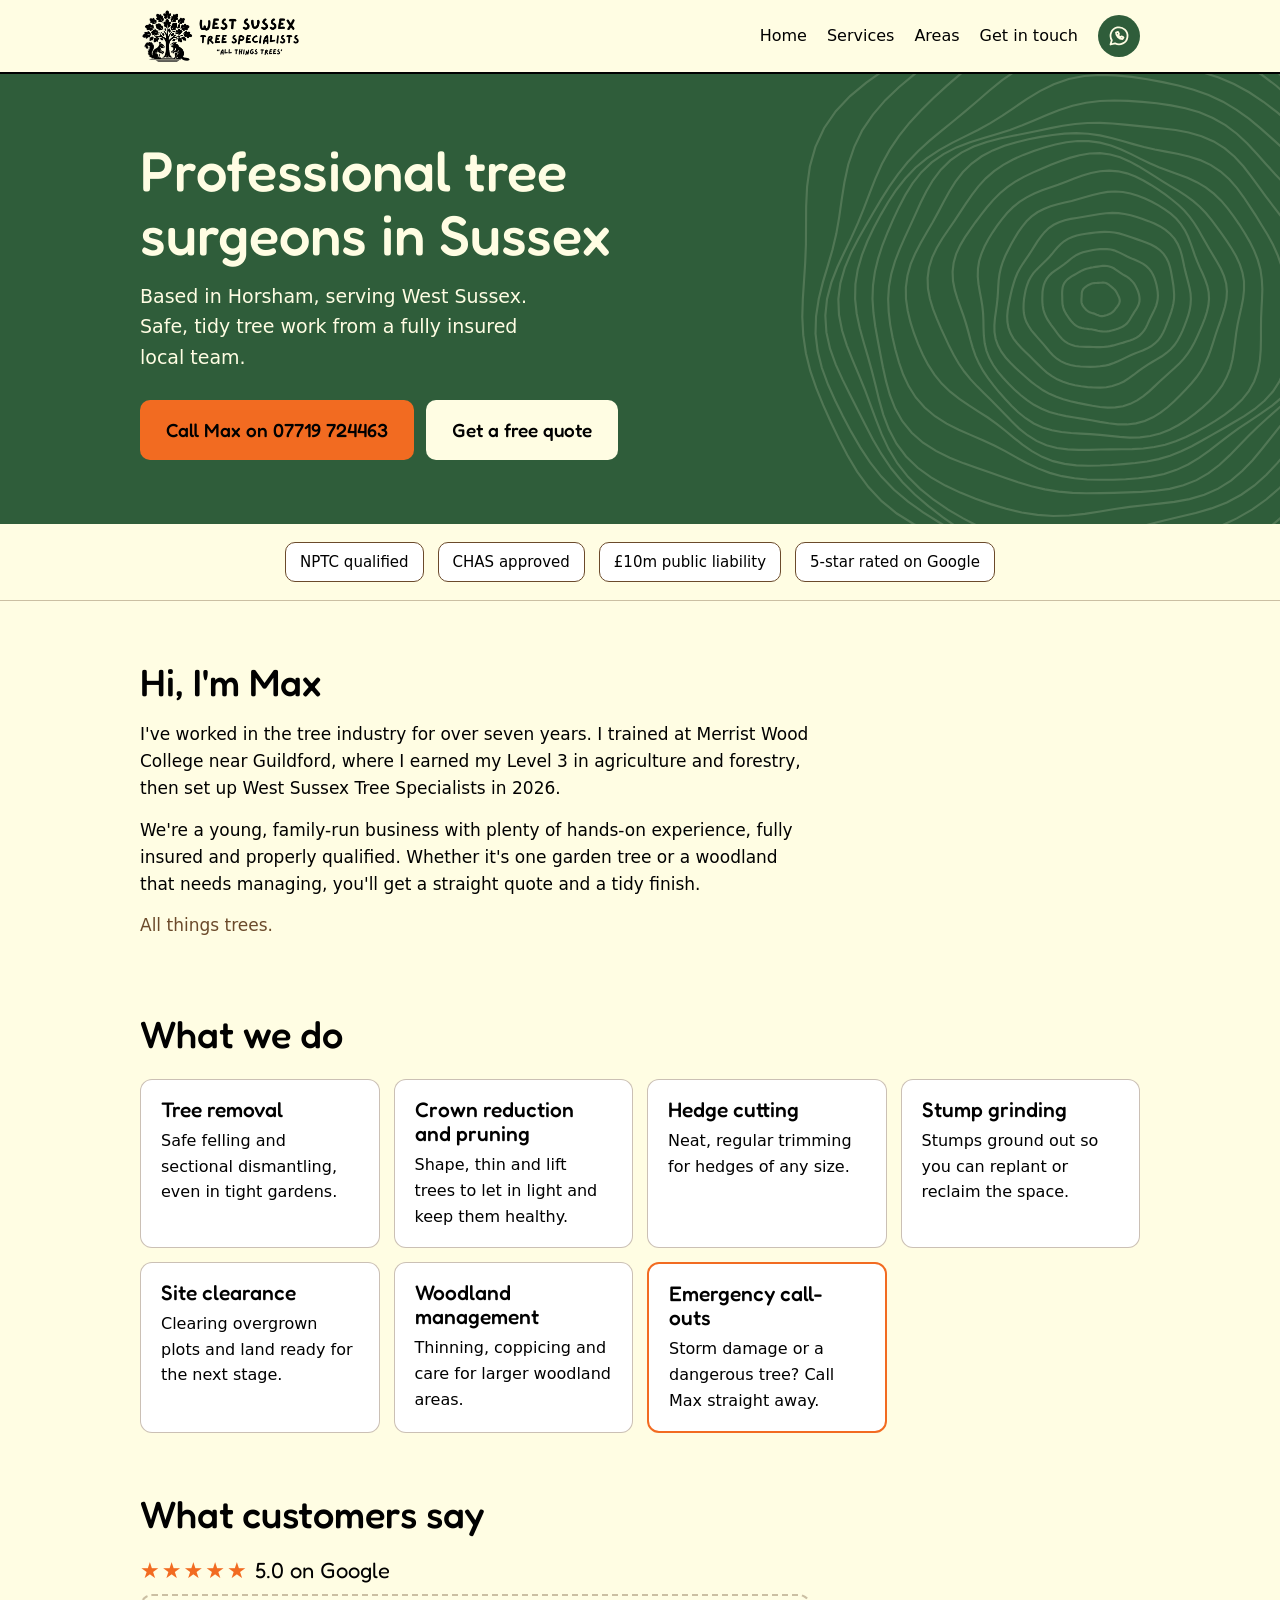
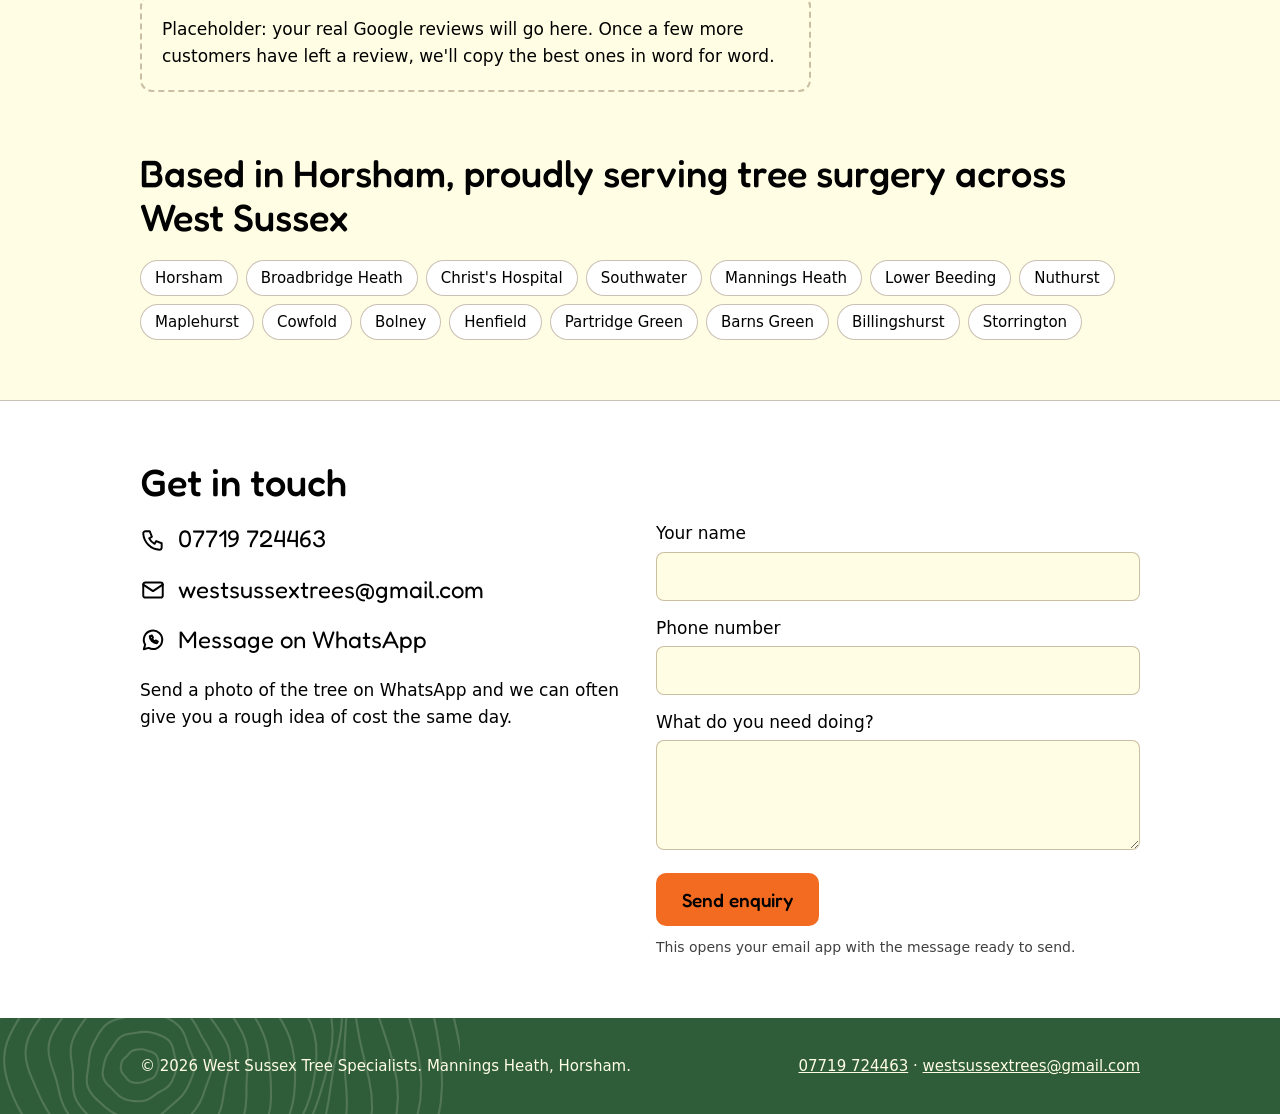
==== index.html @ 79c976c0 "Add files via upload" ====
<!DOCTYPE html>
<html lang="en-GB">
<head>
<meta charset="utf-8">
<meta name="viewport" content="width=device-width, initial-scale=1, viewport-fit=cover">
<title>West Sussex Tree Specialists | Tree surgeons in Horsham and West Sussex</title>
<meta name="description" content="Professional tree surgeons based in Horsham, serving West Sussex. Tree removal, crown reduction, hedge cutting, stump grinding and emergency call-outs. NPTC qualified, CHAS approved, fully insured.">
<link rel="preconnect" href="https://fonts.googleapis.com">
<link rel="preconnect" href="https://fonts.gstatic.com" crossorigin>
<link href="https://fonts.googleapis.com/css2?family=Fredoka:wght@400;500;600&display=swap" rel="stylesheet">
<style>
:root{--cream:#FFFDE3;--black:#010101;--green:#2F5D3A;--orange:#F26B21;--bark:#6B4A2B;--bg:var(--cream);--text:var(--black);--card:#fff;--line:rgba(107,74,43,.35);box-sizing:border-box;padding-top:env(safe-area-inset-top,0px);padding-bottom:env(safe-area-inset-bottom,0px)}
@media (prefers-color-scheme:dark){:root:not([data-theme="light"]){--bg:#10150f;--text:#FFFDE3;--card:#1a2118;--line:rgba(255,253,227,.25)}}
:root[data-theme="dark"]{--bg:#10150f;--text:#FFFDE3;--card:#1a2118;--line:rgba(255,253,227,.25)}
html{scroll-padding-top:env(safe-area-inset-top,0px);scroll-behavior:smooth}
*,*::before,*::after{box-sizing:inherit}
body{margin:0;background:var(--bg);color:var(--text);font:17px/1.6 system-ui,-apple-system,"Segoe UI",Roboto,sans-serif}
h1,h2,h3{font-family:Fredoka,"Trebuchet MS",system-ui,sans-serif;font-weight:500;line-height:1.15;margin:0}
a{color:inherit}
.wrap{max-width:1040px;margin:0 auto;padding:0 20px}
header{background:var(--cream);color:var(--black);border-bottom:2px solid var(--black)}
header .wrap{display:flex;align-items:center;justify-content:space-between;gap:12px;flex-wrap:wrap;padding-top:8px;padding-bottom:8px}
header img{height:56px;width:auto;display:block}
nav{display:flex;align-items:center;gap:6px 20px;flex-wrap:wrap}
nav a{text-decoration:none;font-weight:500;font-size:16px;padding:6px 0}
nav a:hover{text-decoration:underline}
.wa{display:inline-flex;width:42px;height:42px;border-radius:50%;background:var(--green);align-items:center;justify-content:center}
.wa svg{width:24px;height:24px}
.hero,footer{position:relative;overflow:hidden;background:var(--green);color:var(--cream)}
.rings{position:absolute;right:-140px;top:50%;width:640px;height:640px;transform:translateY(-50%);color:var(--cream);opacity:.16;pointer-events:none}
.rings.left{right:auto;left:-180px}
.hero .wrap{position:relative;padding-top:64px;padding-bottom:64px}
.hero h1{font-size:clamp(34px,6vw,56px);max-width:15ch}
.hero p{font-size:19px;margin:14px 0 28px;max-width:34ch}
.btns{display:flex;gap:12px;flex-wrap:wrap}
.btn{display:inline-block;text-decoration:none;font-family:Fredoka,system-ui,sans-serif;font-weight:500;font-size:19px;padding:13px 24px;border-radius:10px;border:2px solid transparent;cursor:pointer}
.btn.call{background:var(--orange);color:var(--black)}
.btn.quote{background:var(--cream);color:var(--black)}
.btn:hover{filter:brightness(1.07)}
.btn:focus-visible,a:focus-visible,input:focus-visible,textarea:focus-visible{outline:3px solid var(--orange);outline-offset:3px}
.badges{border-bottom:1px solid var(--line)}
.badges ul{list-style:none;margin:0;padding:18px 0;display:flex;gap:10px 14px;flex-wrap:wrap;justify-content:center}
.badges li{border:1.5px solid var(--bark);border-radius:10px;padding:7px 14px;font-weight:500;font-size:15px;background:var(--card)}
section{padding:60px 0}
section h2{font-size:clamp(28px,4vw,38px);margin-bottom:16px}
.about p{max-width:62ch;margin:0 0 14px}
.about .tag{color:var(--bark);font-weight:500}
@media (prefers-color-scheme:dark){:root:not([data-theme="light"]) .about .tag{color:#d9b48a}}
.grid{display:grid;grid-template-columns:repeat(auto-fill,minmax(230px,1fr));gap:14px;margin-top:22px}
.card{background:var(--card);border:1.5px solid var(--line);border-radius:12px;padding:18px 20px}
.card h3{font-size:21px;margin-bottom:6px}
.card p{margin:0;font-size:16px}
.card.urgent{border-color:var(--orange);border-width:2px}
.reviews .stars{font-family:Fredoka,system-ui,sans-serif;font-size:22px;margin-bottom:6px}
.reviews .stars b{color:var(--orange);letter-spacing:2px;font-weight:500}
.note{border:2px dashed var(--line);border-radius:12px;padding:20px;max-width:62ch}
.areas ul{list-style:none;margin:20px 0 0;padding:0;display:flex;flex-wrap:wrap;gap:8px}
.areas li{border:1.5px solid var(--line);border-radius:999px;padding:5px 14px;font-size:15px;background:var(--card)}
.contact{background:var(--card);border-top:1px solid var(--line)}
.contact .cols{display:grid;grid-template-columns:repeat(auto-fit,minmax(280px,1fr));gap:32px;margin-top:8px}
.contact .big{display:flex;align-items:center;gap:12px;font-family:Fredoka,system-ui,sans-serif;font-size:24px;text-decoration:none;margin-bottom:12px}
.contact .big svg{width:26px;height:26px;flex:none}
label{display:block;font-weight:500;margin:0 0 4px}
input,textarea{width:100%;font:inherit;color:var(--text);background:var(--bg);border:1.5px solid var(--line);border-radius:8px;padding:10px 12px;margin-bottom:14px}
textarea{min-height:110px;resize:vertical}
form small{display:block;margin-top:10px;color:inherit;opacity:.75;font-size:14px}
footer .wrap{position:relative;padding-top:36px;padding-bottom:36px;display:flex;justify-content:space-between;gap:16px;flex-wrap:wrap;align-items:center}
footer p{margin:0;font-size:15px}
footer a{font-weight:500}
@media (prefers-reduced-motion:reduce){html{scroll-behavior:auto}}
@media (max-width:560px){header img{height:46px}section{padding:44px 0}.hero .wrap{padding-top:44px;padding-bottom:44px}.rings{right:-260px}}
</style>
</head>
<body>
<header>
  <div class="wrap">
    <a href="#top" aria-label="West Sussex Tree Specialists home"><img src="logo.png" alt="West Sussex Tree Specialists. All things trees." width="640" height="222"></a>
    <nav aria-label="Main">
      <a href="#top">Home</a>
      <a href="#services">Services</a>
      <a href="#areas">Areas</a>
      <a href="#contact">Get in touch</a>
      <a class="wa" href="https://wa.me/447719724463" aria-label="Message us on WhatsApp"><svg viewBox="0 0 24 24" fill="none" stroke="#FFFDE3" stroke-width="1.8" stroke-linecap="round" stroke-linejoin="round" aria-hidden="true"><path d="M3.5 20.5l1.3-4.2A8.5 8.5 0 1 1 8 19.3z"/><path d="M9 8.5c0 3.5 3 6.5 6.5 6.5l1-1.6-2-1-.9.8c-1-.4-2-1.4-2.4-2.4l.8-.9-1-2z"/></svg></a>
    </nav>
  </div>
</header>

<main id="top">
<div class="hero">
  <svg class="rings" viewBox="-300 -300 600 600" aria-hidden="true" fill="none" stroke="currentColor" stroke-width="2"></svg>
  <div class="wrap">
    <h1>Professional tree surgeons in Sussex</h1>
    <p>Based in Horsham, serving West Sussex. Safe, tidy tree work from a fully insured local team.</p>
    <div class="btns">
      <a class="btn call" href="tel:07719724463">Call Max on 07719 724463</a>
      <a class="btn quote" href="#contact">Get a free quote</a>
    </div>
  </div>
</div>

<div class="badges">
  <div class="wrap">
    <ul>
      <li>NPTC qualified</li>
      <li>CHAS approved</li>
      <li>£10m public liability</li>
      <li>5-star rated on Google</li>
    </ul>
  </div>
</div>

<section class="about" id="about">
  <div class="wrap">
    <h2>Hi, I'm Max</h2>
    <p>I've worked in the tree industry for over seven years. I trained at Merrist Wood College near Guildford, where I earned my Level 3 in agriculture and forestry, then set up West Sussex Tree Specialists in 2026.</p>
    <p>We're a young, family-run business with plenty of hands-on experience, fully insured and properly qualified. Whether it's one garden tree or a woodland that needs managing, you'll get a straight quote and a tidy finish.</p>
    <p class="tag">All things trees.</p>
  </div>
</section>

<section id="services" style="padding-top:0">
  <div class="wrap">
    <h2>What we do</h2>
    <div class="grid">
      <div class="card"><h3>Tree removal</h3><p>Safe felling and sectional dismantling, even in tight gardens.</p></div>
      <div class="card"><h3>Crown reduction and pruning</h3><p>Shape, thin and lift trees to let in light and keep them healthy.</p></div>
      <div class="card"><h3>Hedge cutting</h3><p>Neat, regular trimming for hedges of any size.</p></div>
      <div class="card"><h3>Stump grinding</h3><p>Stumps ground out so you can replant or reclaim the space.</p></div>
      <div class="card"><h3>Site clearance</h3><p>Clearing overgrown plots and land ready for the next stage.</p></div>
      <div class="card"><h3>Woodland management</h3><p>Thinning, coppicing and care for larger woodland areas.</p></div>
      <div class="card urgent"><h3>Emergency call-outs</h3><p>Storm damage or a dangerous tree? Call Max straight away.</p></div>
    </div>
  </div>
</section>

<section class="reviews" id="reviews" style="padding-top:0">
  <div class="wrap">
    <h2>What customers say</h2>
    <div class="stars"><b>★★★★★</b> 5.0 on Google</div>
    <div class="note">Placeholder: your real Google reviews will go here. Once a few more customers have left a review, we'll copy the best ones in word for word.</div>
  </div>
</section>

<section class="areas" id="areas" style="padding-top:0">
  <div class="wrap">
    <h2>Based in Horsham, proudly serving tree surgery across West Sussex</h2>
    <ul>
      <li>Horsham</li><li>Broadbridge Heath</li><li>Christ's Hospital</li><li>Southwater</li><li>Mannings Heath</li><li>Lower Beeding</li><li>Nuthurst</li><li>Maplehurst</li><li>Cowfold</li><li>Bolney</li><li>Henfield</li><li>Partridge Green</li><li>Barns Green</li><li>Billingshurst</li><li>Storrington</li>
    </ul>
  </div>
</section>

<section class="contact" id="contact">
  <div class="wrap">
    <h2>Get in touch</h2>
    <div class="cols">
      <div>
        <a class="big" href="tel:07719724463"><svg viewBox="0 0 24 24" fill="none" stroke="currentColor" stroke-width="1.8" stroke-linecap="round" stroke-linejoin="round" aria-hidden="true"><path d="M5 4h4l2 5-2.5 1.5a11 11 0 0 0 5 5L15 13l5 2v4a2 2 0 0 1-2 2A16 16 0 0 1 3 6a2 2 0 0 1 2-2z"/></svg>07719 724463</a>
        <a class="big" href="mailto:westsussextrees@gmail.com"><svg viewBox="0 0 24 24" fill="none" stroke="currentColor" stroke-width="1.8" stroke-linecap="round" stroke-linejoin="round" aria-hidden="true"><rect x="3" y="5" width="18" height="14" rx="2"/><path d="M3 7l9 6 9-6"/></svg>westsussextrees@gmail.com</a>
        <a class="big" href="https://wa.me/447719724463"><svg viewBox="0 0 24 24" fill="none" stroke="currentColor" stroke-width="1.8" stroke-linecap="round" stroke-linejoin="round" aria-hidden="true"><path d="M3.5 20.5l1.3-4.2A8.5 8.5 0 1 1 8 19.3z"/><path d="M9 8.5c0 3.5 3 6.5 6.5 6.5l1-1.6-2-1-.9.8c-1-.4-2-1.4-2.4-2.4l.8-.9-1-2z"/></svg>Message on WhatsApp</a>
        <p>Send a photo of the tree on WhatsApp and we can often give you a rough idea of cost the same day.</p>
      </div>
      <form id="enquiry">
        <label for="n">Your name</label><input id="n" name="n" autocomplete="name" required>
        <label for="p">Phone number</label><input id="p" name="p" type="tel" autocomplete="tel">
        <label for="m">What do you need doing?</label><textarea id="m" name="m" required></textarea>
        <button class="btn call" type="submit">Send enquiry</button>
        <small>This opens your email app with the message ready to send.</small>
      </form>
    </div>
  </div>
</section>
</main>

<footer>
  <svg class="rings left" viewBox="-300 -300 600 600" aria-hidden="true" fill="none" stroke="currentColor" stroke-width="2"></svg>
  <div class="wrap">
    <p>&copy; 2026 West Sussex Tree Specialists. Mannings Heath, Horsham.</p>
    <p><a href="tel:07719724463">07719 724463</a> &middot; <a href="mailto:westsussextrees@gmail.com">westsussextrees@gmail.com</a></p>
  </div>
</footer>

<script>
document.querySelectorAll('.rings').forEach(function(svg,k){
  var out='';
  for(var i=1;i<=17;i++){
    var r=i*16,s=i*0.7+k*2,d='';
    for(var a=0;a<=96;a++){
      var t=a/96*Math.PI*2;
      var rr=r*(1+0.05*Math.sin(2*t+s)+0.025*Math.sin(5*t+s*1.7)+0.012*Math.sin(9*t+s*0.5));
      d+=(a?'L':'M')+(rr*Math.cos(t)*1.08).toFixed(1)+' '+(rr*Math.sin(t)).toFixed(1);
    }
    out+='<path d="'+d+'Z"/>';
  }
  svg.innerHTML=out;
});
document.getElementById('enquiry').addEventListener('submit',function(e){
  e.preventDefault();
  var f=e.target;
  var body='Name: '+f.n.value+'\nPhone: '+f.p.value+'\n\n'+f.m.value;
  location.href='mailto:westsussextrees@gmail.com?subject='+encodeURIComponent('Website enquiry from '+f.n.value)+'&body='+encodeURIComponent(body);
});
</script>
</body>
</html>
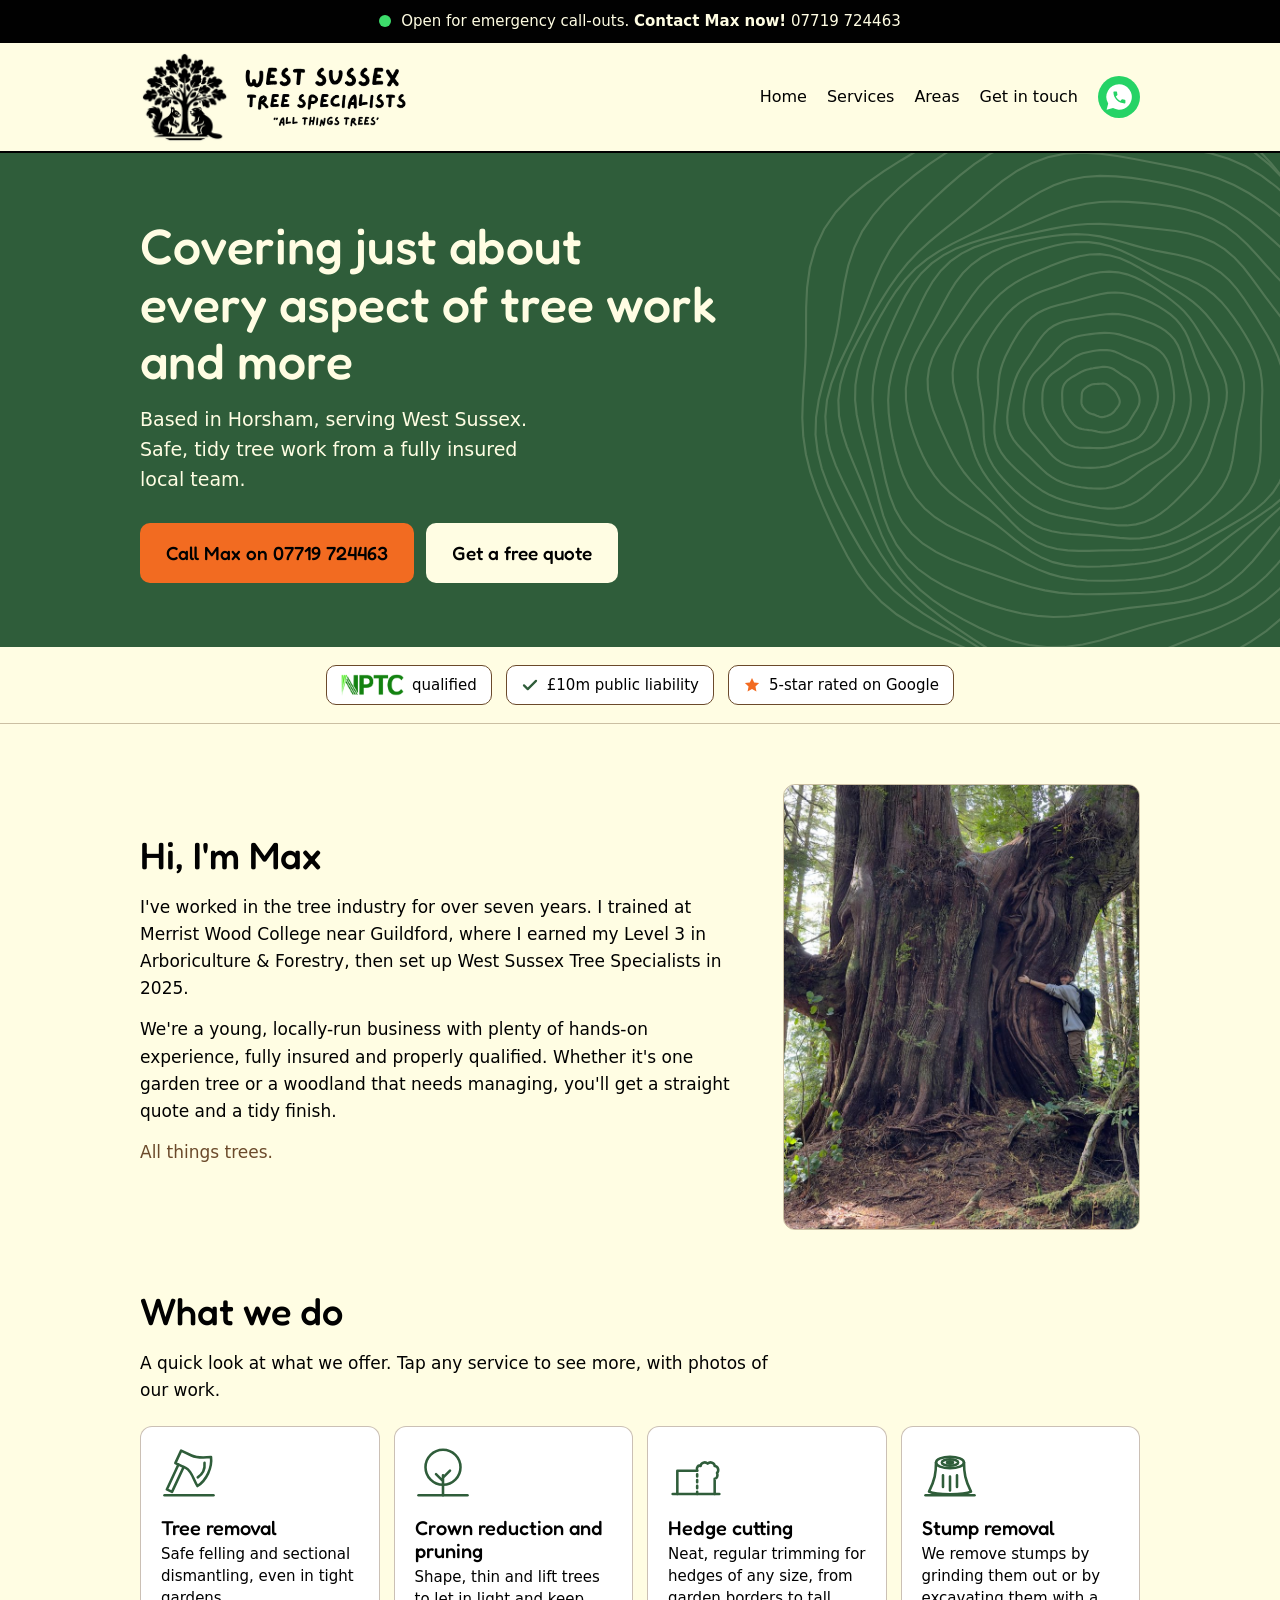
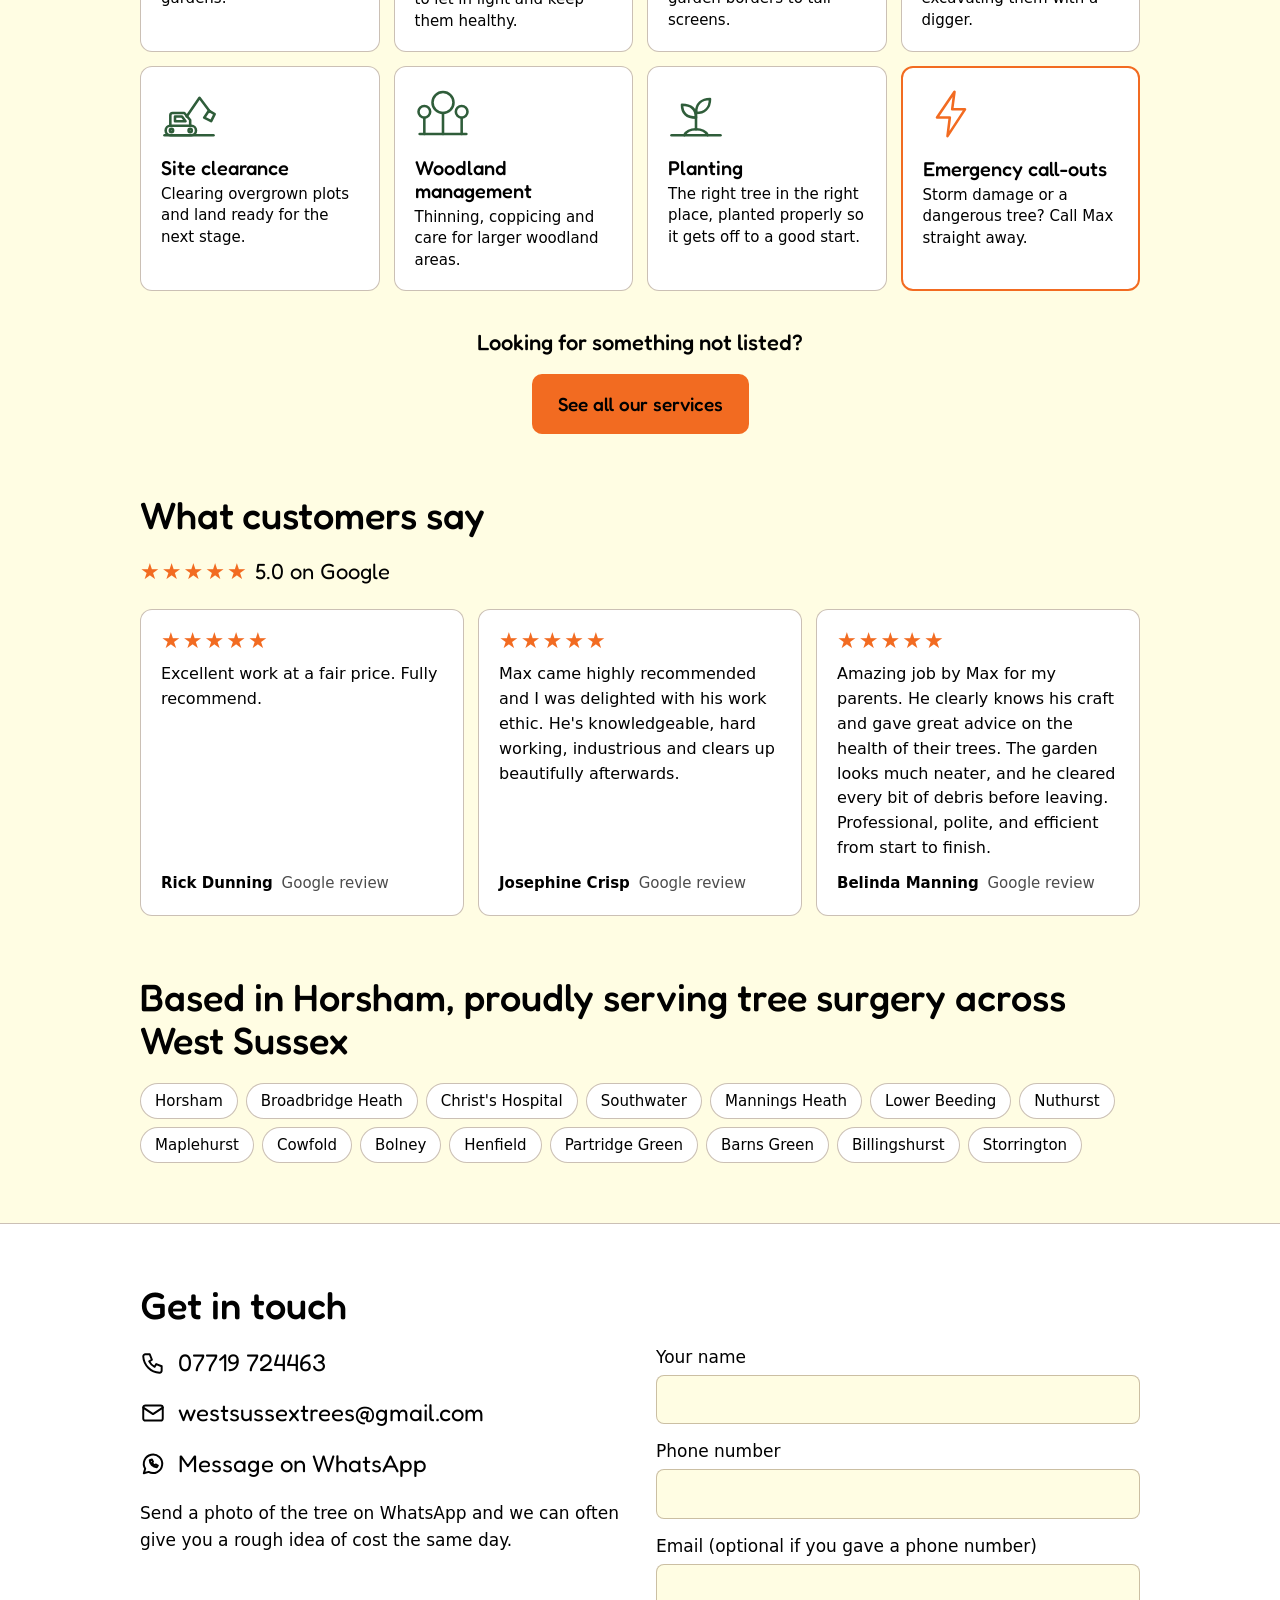
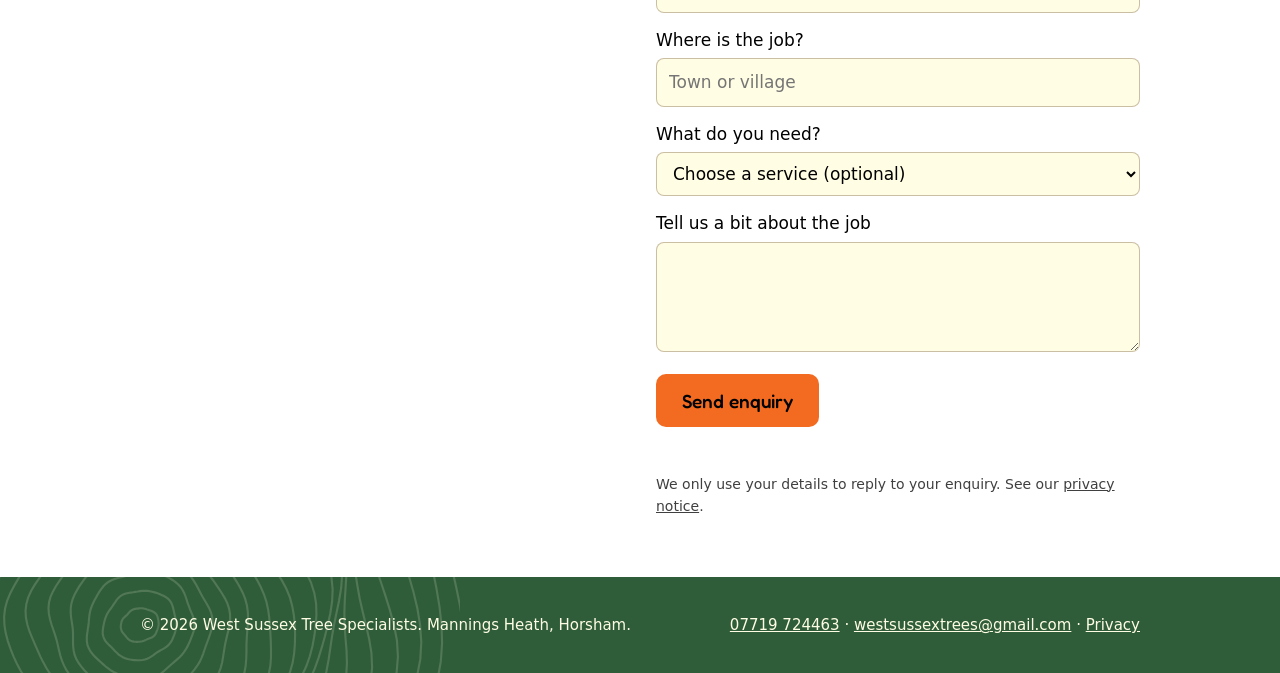
==== commit 0f5b8c61: "Add files via upload" ====
--- a/index.html
+++ b/index.html
@@ -4,84 +4,25 @@
 <meta charset="utf-8">
 <meta name="viewport" content="width=device-width, initial-scale=1, viewport-fit=cover">
 <title>West Sussex Tree Specialists | Tree surgeons in Horsham and West Sussex</title>
-<meta name="description" content="Professional tree surgeons based in Horsham, serving West Sussex. Tree removal, crown reduction, hedge cutting, stump grinding and emergency call-outs. NPTC qualified, CHAS approved, fully insured.">
+<meta name="description" content="Professional tree surgeons based in Horsham, serving West Sussex. Tree removal, crown reduction, hedge cutting, stump grinding and emergency call-outs. NPTC qualified and fully insured.">
 <link rel="preconnect" href="https://fonts.googleapis.com">
 <link rel="preconnect" href="https://fonts.gstatic.com" crossorigin>
 <link href="https://fonts.googleapis.com/css2?family=Fredoka:wght@400;500;600&display=swap" rel="stylesheet">
-<style>
-:root{--cream:#FFFDE3;--black:#010101;--green:#2F5D3A;--orange:#F26B21;--bark:#6B4A2B;--bg:var(--cream);--text:var(--black);--card:#fff;--line:rgba(107,74,43,.35);box-sizing:border-box;padding-top:env(safe-area-inset-top,0px);padding-bottom:env(safe-area-inset-bottom,0px)}
-@media (prefers-color-scheme:dark){:root:not([data-theme="light"]){--bg:#10150f;--text:#FFFDE3;--card:#1a2118;--line:rgba(255,253,227,.25)}}
-:root[data-theme="dark"]{--bg:#10150f;--text:#FFFDE3;--card:#1a2118;--line:rgba(255,253,227,.25)}
-html{scroll-padding-top:env(safe-area-inset-top,0px);scroll-behavior:smooth}
-*,*::before,*::after{box-sizing:inherit}
-body{margin:0;background:var(--bg);color:var(--text);font:17px/1.6 system-ui,-apple-system,"Segoe UI",Roboto,sans-serif}
-h1,h2,h3{font-family:Fredoka,"Trebuchet MS",system-ui,sans-serif;font-weight:500;line-height:1.15;margin:0}
-a{color:inherit}
-.wrap{max-width:1040px;margin:0 auto;padding:0 20px}
-header{background:var(--cream);color:var(--black);border-bottom:2px solid var(--black)}
-header .wrap{display:flex;align-items:center;justify-content:space-between;gap:12px;flex-wrap:wrap;padding-top:8px;padding-bottom:8px}
-header img{height:56px;width:auto;display:block}
-nav{display:flex;align-items:center;gap:6px 20px;flex-wrap:wrap}
-nav a{text-decoration:none;font-weight:500;font-size:16px;padding:6px 0}
-nav a:hover{text-decoration:underline}
-.wa{display:inline-flex;width:42px;height:42px;border-radius:50%;background:var(--green);align-items:center;justify-content:center}
-.wa svg{width:24px;height:24px}
-.hero,footer{position:relative;overflow:hidden;background:var(--green);color:var(--cream)}
-.rings{position:absolute;right:-140px;top:50%;width:640px;height:640px;transform:translateY(-50%);color:var(--cream);opacity:.16;pointer-events:none}
-.rings.left{right:auto;left:-180px}
-.hero .wrap{position:relative;padding-top:64px;padding-bottom:64px}
-.hero h1{font-size:clamp(34px,6vw,56px);max-width:15ch}
-.hero p{font-size:19px;margin:14px 0 28px;max-width:34ch}
-.btns{display:flex;gap:12px;flex-wrap:wrap}
-.btn{display:inline-block;text-decoration:none;font-family:Fredoka,system-ui,sans-serif;font-weight:500;font-size:19px;padding:13px 24px;border-radius:10px;border:2px solid transparent;cursor:pointer}
-.btn.call{background:var(--orange);color:var(--black)}
-.btn.quote{background:var(--cream);color:var(--black)}
-.btn:hover{filter:brightness(1.07)}
-.btn:focus-visible,a:focus-visible,input:focus-visible,textarea:focus-visible{outline:3px solid var(--orange);outline-offset:3px}
-.badges{border-bottom:1px solid var(--line)}
-.badges ul{list-style:none;margin:0;padding:18px 0;display:flex;gap:10px 14px;flex-wrap:wrap;justify-content:center}
-.badges li{border:1.5px solid var(--bark);border-radius:10px;padding:7px 14px;font-weight:500;font-size:15px;background:var(--card)}
-section{padding:60px 0}
-section h2{font-size:clamp(28px,4vw,38px);margin-bottom:16px}
-.about p{max-width:62ch;margin:0 0 14px}
-.about .tag{color:var(--bark);font-weight:500}
-@media (prefers-color-scheme:dark){:root:not([data-theme="light"]) .about .tag{color:#d9b48a}}
-.grid{display:grid;grid-template-columns:repeat(auto-fill,minmax(230px,1fr));gap:14px;margin-top:22px}
-.card{background:var(--card);border:1.5px solid var(--line);border-radius:12px;padding:18px 20px}
-.card h3{font-size:21px;margin-bottom:6px}
-.card p{margin:0;font-size:16px}
-.card.urgent{border-color:var(--orange);border-width:2px}
-.reviews .stars{font-family:Fredoka,system-ui,sans-serif;font-size:22px;margin-bottom:6px}
-.reviews .stars b{color:var(--orange);letter-spacing:2px;font-weight:500}
-.note{border:2px dashed var(--line);border-radius:12px;padding:20px;max-width:62ch}
-.areas ul{list-style:none;margin:20px 0 0;padding:0;display:flex;flex-wrap:wrap;gap:8px}
-.areas li{border:1.5px solid var(--line);border-radius:999px;padding:5px 14px;font-size:15px;background:var(--card)}
-.contact{background:var(--card);border-top:1px solid var(--line)}
-.contact .cols{display:grid;grid-template-columns:repeat(auto-fit,minmax(280px,1fr));gap:32px;margin-top:8px}
-.contact .big{display:flex;align-items:center;gap:12px;font-family:Fredoka,system-ui,sans-serif;font-size:24px;text-decoration:none;margin-bottom:12px}
-.contact .big svg{width:26px;height:26px;flex:none}
-label{display:block;font-weight:500;margin:0 0 4px}
-input,textarea{width:100%;font:inherit;color:var(--text);background:var(--bg);border:1.5px solid var(--line);border-radius:8px;padding:10px 12px;margin-bottom:14px}
-textarea{min-height:110px;resize:vertical}
-form small{display:block;margin-top:10px;color:inherit;opacity:.75;font-size:14px}
-footer .wrap{position:relative;padding-top:36px;padding-bottom:36px;display:flex;justify-content:space-between;gap:16px;flex-wrap:wrap;align-items:center}
-footer p{margin:0;font-size:15px}
-footer a{font-weight:500}
-@media (prefers-reduced-motion:reduce){html{scroll-behavior:auto}}
-@media (max-width:560px){header img{height:46px}section{padding:44px 0}.hero .wrap{padding-top:44px;padding-bottom:44px}.rings{right:-260px}}
-</style>
+<link rel="stylesheet" href="style.css">
 </head>
 <body>
+<div class="alert"><a href="tel:07719724463"><i class="dot" aria-hidden="true"></i><span class="t"><span class="l1">Open for emergency call-outs</span> <span class="l2">Contact Max now!</span> <span class="num">07719 724463</span></span></a></div>
 <header>
   <div class="wrap">
-    <a href="#top" aria-label="West Sussex Tree Specialists home"><img src="logo.png" alt="West Sussex Tree Specialists. All things trees." width="640" height="222"></a>
-    <nav aria-label="Main">
+    <a class="brand" href="#top" aria-label="West Sussex Tree Specialists home"><img class="mark" src="logo-icon.png" alt="" width="184" height="190"><img class="word" src="logo-text.png" alt="West Sussex Tree Specialists. All things trees." width="520" height="203"></a>
+    <button class="burger" type="button" aria-expanded="false" aria-controls="menu" aria-label="Menu"><svg viewBox="0 0 24 24" fill="none" stroke="currentColor" stroke-width="2.6" stroke-linecap="round" aria-hidden="true"><path d="M3 6h18M3 12h18M3 18h18"/></svg></button>
+    <nav id="menu" aria-label="Main">
       <a href="#top">Home</a>
-      <a href="#services">Services</a>
+      <a href="services.html">Services</a>
       <a href="#areas">Areas</a>
       <a href="#contact">Get in touch</a>
-      <a class="wa" href="https://wa.me/447719724463" aria-label="Message us on WhatsApp"><svg viewBox="0 0 24 24" fill="none" stroke="#FFFDE3" stroke-width="1.8" stroke-linecap="round" stroke-linejoin="round" aria-hidden="true"><path d="M3.5 20.5l1.3-4.2A8.5 8.5 0 1 1 8 19.3z"/><path d="M9 8.5c0 3.5 3 6.5 6.5 6.5l1-1.6-2-1-.9.8c-1-.4-2-1.4-2.4-2.4l.8-.9-1-2z"/></svg></a>
     </nav>
+    <a class="wa" href="https://wa.me/447719724463" aria-label="Message us on WhatsApp"><svg viewBox="0 0 24 24" aria-hidden="true"><path fill="#fff" d="M12 2.5a9.5 9.5 0 0 0-8.1 14.4L2.7 21.5l4.8-1.2A9.5 9.5 0 1 0 12 2.5z"/><path fill="#25D366" transform="translate(6.3 6.3) scale(.5)" d="M6.62 10.79c1.44 2.83 3.76 5.14 6.59 6.59l2.2-2.2c.27-.27.67-.36 1.02-.24 1.12.37 2.33.57 3.57.57.55 0 1 .45 1 1V20c0 .55-.45 1-1 1-9.39 0-17-7.61-17-17 0-.55.45-1 1-1h3.5c.55 0 1 .45 1 1 0 1.25.2 2.45.57 3.57.11.35.03.74-.25 1.02l-2.2 2.2z"/></svg></a>
   </div>
 </header>
 
@@ -89,7 +30,7 @@
 <div class="hero">
   <svg class="rings" viewBox="-300 -300 600 600" aria-hidden="true" fill="none" stroke="currentColor" stroke-width="2"></svg>
   <div class="wrap">
-    <h1>Professional tree surgeons in Sussex</h1>
+    <h1>Covering just about every aspect of tree work and more</h1>
     <p>Based in Horsham, serving West Sussex. Safe, tidy tree work from a fully insured local team.</p>
     <div class="btns">
       <a class="btn call" href="tel:07719724463">Call Max on 07719 724463</a>
@@ -101,34 +42,42 @@
 <div class="badges">
   <div class="wrap">
     <ul>
-      <li>NPTC qualified</li>
-      <li>CHAS approved</li>
-      <li>£10m public liability</li>
-      <li>5-star rated on Google</li>
+      <li><img src="nptc-logo.png" alt="NPTC" width="52" height="22">qualified</li>
+            <li><svg class="tick" viewBox="0 0 24 24" fill="none" stroke="currentColor" stroke-width="3" stroke-linecap="round" stroke-linejoin="round" aria-hidden="true"><path d="M4 12.5l5 5L20 6.5"/></svg>£10m public liability</li>
+      <li><svg viewBox="0 0 24 24" fill="#F26B21" aria-hidden="true"><path d="M12 2.5l2.9 6.1 6.6.8-4.9 4.6 1.3 6.6L12 17.3 6.1 20.6l1.3-6.6L2.5 9.4l6.6-.8z"/></svg>5-star rated on Google</li>
     </ul>
   </div>
 </div>
 
 <section class="about" id="about">
-  <div class="wrap">
+  <div class="wrap ab">
+    <div class="abtxt">
     <h2>Hi, I'm Max</h2>
-    <p>I've worked in the tree industry for over seven years. I trained at Merrist Wood College near Guildford, where I earned my Level 3 in agriculture and forestry, then set up West Sussex Tree Specialists in 2026.</p>
-    <p>We're a young, family-run business with plenty of hands-on experience, fully insured and properly qualified. Whether it's one garden tree or a woodland that needs managing, you'll get a straight quote and a tidy finish.</p>
+    <p>I've worked in the tree industry for over seven years. I trained at Merrist Wood College near Guildford, where I earned my Level 3 in Arboriculture &amp; Forestry, then set up West Sussex Tree Specialists in 2025.</p>
+    <p>We're a young, locally-run business with plenty of hands-on experience, fully insured and properly qualified. Whether it's one garden tree or a woodland that needs managing, you'll get a straight quote and a tidy finish.</p>
     <p class="tag">All things trees.</p>
+    </div>
+    <div class="abpics"><figure class="abpic"><img src="max-tree.jpg" alt="Max smiling as he hugs the huge trunk of an ancient tree in a forest" width="760" height="950" loading="lazy"></figure></div>
   </div>
 </section>
 
 <section id="services" style="padding-top:0">
   <div class="wrap">
     <h2>What we do</h2>
-    <div class="grid">
-      <div class="card"><h3>Tree removal</h3><p>Safe felling and sectional dismantling, even in tight gardens.</p></div>
-      <div class="card"><h3>Crown reduction and pruning</h3><p>Shape, thin and lift trees to let in light and keep them healthy.</p></div>
-      <div class="card"><h3>Hedge cutting</h3><p>Neat, regular trimming for hedges of any size.</p></div>
-      <div class="card"><h3>Stump grinding</h3><p>Stumps ground out so you can replant or reclaim the space.</p></div>
-      <div class="card"><h3>Site clearance</h3><p>Clearing overgrown plots and land ready for the next stage.</p></div>
-      <div class="card"><h3>Woodland management</h3><p>Thinning, coppicing and care for larger woodland areas.</p></div>
-      <div class="card urgent"><h3>Emergency call-outs</h3><p>Storm damage or a dangerous tree? Call Max straight away.</p></div>
+    <p class="lead">A quick look at what we offer. Tap any service to see more, with photos of our work.</p>
+    <div class="ov">
+      <a class="tile" href="services.html#tree-removal"><svg viewBox="0 0 48 48" fill="none" stroke="currentColor" stroke-width="2.2" stroke-linecap="round" stroke-linejoin="round" aria-hidden="true"><path d="M3 43h42"/><g transform="translate(-4.44 -1.40) scale(0.981) rotate(25 24 26)" stroke-width="2.24"><path d="M14 9H24C30 9 35 6 40 3C45 11 45 23 40 31C35 28 30 21 24 21H14Z"/><path d="M37 10C40 15 40 19 37 24"/><path d="M17 21V45H22V21"/></g></svg><div><h3>Tree removal</h3><p>Safe felling and sectional dismantling, even in tight gardens.</p></div></a>
+      <a class="tile" href="services.html#crown-reduction"><svg viewBox="0 0 48 48" fill="none" stroke="currentColor" stroke-width="2.2" stroke-linecap="round" stroke-linejoin="round" aria-hidden="true"><path d="M3 43h42"/><circle cx="24" cy="19" r="15"/><path d="M24 43V34M24 34V26M24 31l-6-6M24 28l6-6"/></svg><div><h3>Crown reduction and pruning</h3><p>Shape, thin and lift trees to let in light and keep them healthy.</p></div></a>
+      <a class="tile" href="services.html#hedge-cutting"><svg viewBox="0 0 48 48" fill="none" stroke="currentColor" stroke-width="2.2" stroke-linecap="round" stroke-linejoin="round" aria-hidden="true"><path d="M4 42h40"/><path d="M8 42V22h17"/><path d="M25 22c-1-3 1-5 3-4 0-3 4-4 6-2 2-2 6-1 6 2 3 0 4 4 2 6 1 2 0 5-2 5V42"/><path d="M25 25v17" stroke-dasharray="2 3"/></svg><div><h3>Hedge cutting</h3><p>Neat, regular trimming for hedges of any size, from garden borders to tall screens.</p></div></a>
+      <a class="tile" href="services.html#stump-removal"><svg viewBox="0 0 48 48" fill="none" stroke="currentColor" stroke-width="2.2" stroke-linecap="round" stroke-linejoin="round" aria-hidden="true"><path d="M3 43h42"/><ellipse cx="24" cy="15" rx="12" ry="5"/><ellipse cx="24" cy="15" rx="7" ry="2.8"/><ellipse cx="24" cy="15" rx="2.5" ry="1"/><path d="M12 15c0 9-1 15-6 25M36 15c0 9 1 15 6 25M6 40c6 3 30 3 36 0"/><path d="M18 26v10M24 27v12M30 26v10"/></svg><div><h3>Stump removal</h3><p>We remove stumps by grinding them out or by excavating them with a digger.</p></div></a>
+      <a class="tile" href="services.html#site-clearance"><svg viewBox="0 0 48 48" fill="none" stroke="currentColor" stroke-width="2.2" stroke-linecap="round" stroke-linejoin="round" aria-hidden="true"><path d="M3 43h42"/><rect x="4" y="35" width="26" height="8" rx="4"/><circle cx="9" cy="39" r="1.4"/><circle cx="25" cy="39" r="1.4"/><path d="M8 35v-9a2 2 0 0 1 2-2h10l5 6v5"/><path d="M12 27h6l3 4H12z"/><path d="M22 27L33 11l9 12"/><path d="M41 22l5 3-3 6-6-3z"/></svg><div><h3>Site clearance</h3><p>Clearing overgrown plots and land ready for the next stage.</p></div></a>
+      <a class="tile" href="woodland-management.html"><svg viewBox="0 0 48 48" fill="none" stroke="currentColor" stroke-width="2.2" stroke-linecap="round" stroke-linejoin="round" aria-hidden="true"><path d="M4 42h40"/><circle cx="8" cy="23" r="5"/><path d="M8 28v14"/><circle cx="40" cy="23" r="5"/><path d="M40 28v14"/><circle cx="24" cy="15" r="9"/><path d="M24 24v18"/></svg><div><h3>Woodland management</h3><p>Thinning, coppicing and care for larger woodland areas.</p></div></a>
+      <a class="tile" href="planting.html"><svg viewBox="0 0 48 48" fill="none" stroke="currentColor" stroke-width="2.2" stroke-linecap="round" stroke-linejoin="round" aria-hidden="true"><path d="M3 43h42"/><path d="M14 43c2-4 6-5 10-5s8 1 10 5"/><path d="M24 38V22"/><path d="M24 28C16 28 12 24 12 17C20 17 24 21 24 28Z"/><path d="M24 24C24 16 29 12 36 12C36 20 31 24 24 24Z"/></svg><div><h3>Planting</h3><p>The right tree in the right place, planted properly so it gets off to a good start.</p></div></a>
+      <a class="tile urgent" href="services.html#emergency"><svg viewBox="0 0 48 48" fill="none" stroke="currentColor" stroke-width="2.2" stroke-linecap="round" stroke-linejoin="round" aria-hidden="true"><path d="M27 5L12 27h11l-2 16 15-23H25z"/></svg><div><h3>Emergency call-outs</h3><p>Storm damage or a dangerous tree? Call Max straight away.</p></div></a>
+    </div>
+    <div class="listmore">
+      <p class="notlisted">Looking for something not listed?</p>
+      <a class="btn call" href="services.html">See all our services</a>
     </div>
   </div>
 </section>
@@ -137,7 +86,11 @@
   <div class="wrap">
     <h2>What customers say</h2>
     <div class="stars"><b>★★★★★</b> 5.0 on Google</div>
-    <div class="note">Placeholder: your real Google reviews will go here. Once a few more customers have left a review, we'll copy the best ones in word for word.</div>
+    <div class="rvgrid">
+      <figure class="rv"><div class="rvs" role="img" aria-label="5 out of 5 stars">&#9733;&#9733;&#9733;&#9733;&#9733;</div><blockquote>Excellent work at a fair price. Fully recommend.</blockquote><figcaption><strong>Rick Dunning</strong> <span>Google review</span></figcaption></figure>
+      <figure class="rv"><div class="rvs" role="img" aria-label="5 out of 5 stars">&#9733;&#9733;&#9733;&#9733;&#9733;</div><blockquote>Max came highly recommended and I was delighted with his work ethic. He's knowledgeable, hard working, industrious and clears up beautifully afterwards.</blockquote><figcaption><strong>Josephine Crisp</strong> <span>Google review</span></figcaption></figure>
+      <figure class="rv"><div class="rvs" role="img" aria-label="5 out of 5 stars">&#9733;&#9733;&#9733;&#9733;&#9733;</div><blockquote>Amazing job by Max for my parents. He clearly knows his craft and gave great advice on the health of their trees. The garden looks much neater, and he cleared every bit of debris before leaving. Professional, polite, and efficient from start to finish.</blockquote><figcaption><strong>Belinda Manning</strong> <span>Google review</span></figcaption></figure>
+    </div>
   </div>
 </section>
 
@@ -160,12 +113,20 @@
         <a class="big" href="https://wa.me/447719724463"><svg viewBox="0 0 24 24" fill="none" stroke="currentColor" stroke-width="1.8" stroke-linecap="round" stroke-linejoin="round" aria-hidden="true"><path d="M3.5 20.5l1.3-4.2A8.5 8.5 0 1 1 8 19.3z"/><path d="M9 8.5c0 3.5 3 6.5 6.5 6.5l1-1.6-2-1-.9.8c-1-.4-2-1.4-2.4-2.4l.8-.9-1-2z"/></svg>Message on WhatsApp</a>
         <p>Send a photo of the tree on WhatsApp and we can often give you a rough idea of cost the same day.</p>
       </div>
-      <form id="enquiry">
-        <label for="n">Your name</label><input id="n" name="n" autocomplete="name" required>
-        <label for="p">Phone number</label><input id="p" name="p" type="tel" autocomplete="tel">
-        <label for="m">What do you need doing?</label><textarea id="m" name="m" required></textarea>
+      <form id="enquiry" action="https://api.web3forms.com/submit" method="POST" novalidate>
+        <input type="hidden" name="access_key" value="YOUR_ACCESS_KEY_HERE">
+        <input type="hidden" name="subject" value="New website enquiry - West Sussex Tree Specialists">
+        <input type="hidden" name="from_name" value="West Sussex Tree Specialists website">
+        <input type="checkbox" name="botcheck" class="hp" tabindex="-1" autocomplete="off" aria-hidden="true">
+        <label for="f-name">Your name</label><input id="f-name" name="name" autocomplete="name" required>
+        <label for="f-phone">Phone number</label><input id="f-phone" name="phone" type="tel" autocomplete="tel">
+        <label for="f-email">Email (optional if you gave a phone number)</label><input id="f-email" name="email" type="email" autocomplete="email">
+        <label for="f-town">Where is the job?</label><input id="f-town" name="town" autocomplete="address-level2" placeholder="Town or village">
+        <label for="f-service">What do you need?</label><select id="f-service" name="service"><option value="">Choose a service (optional)</option><option>Tree removal</option><option>Crown reduction and pruning</option><option>Hedge cutting</option><option>Stump removal</option><option>Site clearance</option><option>Woodland management</option><option>Ash dieback</option><option>Planting</option><option>Emergency call-out</option><option>Something else</option></select>
+        <label for="f-msg">Tell us a bit about the job</label><textarea id="f-msg" name="message" required></textarea>
         <button class="btn call" type="submit">Send enquiry</button>
-        <small>This opens your email app with the message ready to send.</small>
+        <p id="formmsg" role="status" aria-live="polite"></p>
+        <small>We only use your details to reply to your enquiry. See our <a href="privacy.html">privacy notice</a>.</small>
       </form>
     </div>
   </div>
@@ -176,30 +137,10 @@
   <svg class="rings left" viewBox="-300 -300 600 600" aria-hidden="true" fill="none" stroke="currentColor" stroke-width="2"></svg>
   <div class="wrap">
     <p>&copy; 2026 West Sussex Tree Specialists. Mannings Heath, Horsham.</p>
-    <p><a href="tel:07719724463">07719 724463</a> &middot; <a href="mailto:westsussextrees@gmail.com">westsussextrees@gmail.com</a></p>
+    <p><a href="tel:07719724463">07719 724463</a> &middot; <a href="mailto:westsussextrees@gmail.com">westsussextrees@gmail.com</a> &middot; <a href="privacy.html">Privacy</a></p>
   </div>
 </footer>
 
-<script>
-document.querySelectorAll('.rings').forEach(function(svg,k){
-  var out='';
-  for(var i=1;i<=17;i++){
-    var r=i*16,s=i*0.7+k*2,d='';
-    for(var a=0;a<=96;a++){
-      var t=a/96*Math.PI*2;
-      var rr=r*(1+0.05*Math.sin(2*t+s)+0.025*Math.sin(5*t+s*1.7)+0.012*Math.sin(9*t+s*0.5));
-      d+=(a?'L':'M')+(rr*Math.cos(t)*1.08).toFixed(1)+' '+(rr*Math.sin(t)).toFixed(1);
-    }
-    out+='<path d="'+d+'Z"/>';
-  }
-  svg.innerHTML=out;
-});
-document.getElementById('enquiry').addEventListener('submit',function(e){
-  e.preventDefault();
-  var f=e.target;
-  var body='Name: '+f.n.value+'\nPhone: '+f.p.value+'\n\n'+f.m.value;
-  location.href='mailto:westsussextrees@gmail.com?subject='+encodeURIComponent('Website enquiry from '+f.n.value)+'&body='+encodeURIComponent(body);
-});
-</script>
+<script src="script.js"></script>
 </body>
 </html>
--- a/style.css
+++ b/style.css
@@ -0,0 +1,239 @@
+:root{--cream:#FFFDE3;--black:#010101;--green:#2F5D3A;--orange:#F26B21;--bark:#6B4A2B;--bg:var(--cream);--text:var(--black);--card:#fff;--line:rgba(107,74,43,.35);box-sizing:border-box;padding-top:env(safe-area-inset-top,0px);padding-bottom:env(safe-area-inset-bottom,0px)}
+@media (prefers-color-scheme:dark){:root:not([data-theme="light"]){--bg:#10150f;--text:#FFFDE3;--card:#1a2118;--line:rgba(255,253,227,.25)}}
+:root[data-theme="dark"]{--bg:#10150f;--text:#FFFDE3;--card:#1a2118;--line:rgba(255,253,227,.25)}
+html{scroll-padding-top:env(safe-area-inset-top,0px);scroll-behavior:smooth}
+*,*::before,*::after{box-sizing:inherit}
+body{margin:0;background:var(--bg);color:var(--text);font:17px/1.6 system-ui,-apple-system,"Segoe UI",Roboto,sans-serif}
+h1,h2,h3{font-family:Fredoka,"Trebuchet MS",system-ui,sans-serif;font-weight:500;line-height:1.15;margin:0}
+a{color:inherit}
+.wrap{max-width:1040px;margin:0 auto;padding:0 20px}
+.alert{background:var(--black);color:var(--cream);text-align:center;font-size:15px;padding:9px 16px}
+.alert a{display:inline-flex;align-items:center;gap:10px;text-decoration:none;font-weight:500}
+.alert a:hover span.t{text-decoration:underline}
+.dot{flex:none;width:12px;height:12px;border-radius:50%;background:#3DDC6B;animation:blink 1.6s ease-in-out infinite}
+@keyframes blink{0%,100%{opacity:1;box-shadow:0 0 10px 3px rgba(61,220,107,.85)}50%{opacity:.3;box-shadow:0 0 0 0 rgba(61,220,107,0)}}
+header{background:var(--cream);color:var(--black);border-bottom:2px solid var(--black)}
+header .wrap{display:flex;align-items:center;justify-content:space-between;gap:12px;flex-wrap:wrap;padding-top:8px;padding-bottom:8px}
+.brand{display:flex;align-items:center;gap:14px;text-decoration:none}
+.mark{height:92px;width:auto;display:block}
+.word{width:165px;height:auto;display:block}
+nav{display:flex;align-items:center;gap:6px 20px;flex-wrap:wrap}
+nav a{text-decoration:none;font-weight:500;font-size:16px;padding:6px 0}
+nav a:hover{text-decoration:underline}
+.wa{display:inline-flex;width:42px;height:42px;border-radius:50%;background:var(--green);align-items:center;justify-content:center}
+.wa svg{width:32px;height:32px}
+.hero,footer{position:relative;overflow:hidden;background:var(--green);color:var(--cream)}
+.rings{position:absolute;right:-140px;top:50%;width:640px;height:640px;transform:translateY(-50%);color:var(--cream);opacity:.16;pointer-events:none}
+.rings.left{right:auto;left:-180px}
+.hero .wrap{position:relative;padding-top:64px;padding-bottom:64px}
+.hero h1{font-size:clamp(32px,5.4vw,50px);max-width:20ch}
+.hero p{font-size:19px;margin:14px 0 28px;max-width:34ch}
+.btns{display:flex;gap:12px;flex-wrap:wrap}
+.btn{display:inline-block;text-decoration:none;font-family:Fredoka,system-ui,sans-serif;font-weight:500;font-size:19px;padding:13px 24px;border-radius:10px;border:2px solid transparent;cursor:pointer}
+.btn.call{background:var(--orange);color:var(--black)}
+.btn.quote{background:var(--cream);color:var(--black)}
+.btn:hover{filter:brightness(1.07)}
+.btn:focus-visible,a:focus-visible,input:focus-visible,textarea:focus-visible{outline:3px solid var(--orange);outline-offset:3px}
+.badges{border-bottom:1px solid var(--line)}
+.badges ul{list-style:none;margin:0;padding:18px 0;display:flex;gap:10px 14px;flex-wrap:wrap;justify-content:center}
+.badges li{display:inline-flex;align-items:center;gap:8px;border:1.5px solid var(--bark);border-radius:10px;padding:7px 14px;font-weight:500;font-size:15px;background:var(--card)}
+.badges svg{width:18px;height:18px;flex:none}
+.badges img{height:22px;width:auto;display:block}
+.badges .tick{color:var(--green)}
+@media (prefers-color-scheme:dark){:root:not([data-theme="light"]) .badges .tick{color:#7bd694}}
+section{padding:60px 0}
+section h2{font-size:clamp(28px,4vw,38px);margin-bottom:16px}
+.about p{max-width:62ch;margin:0 0 14px}
+.about .tag{color:var(--bark);font-weight:500}
+@media (prefers-color-scheme:dark){:root:not([data-theme="light"]) .about .tag{color:#d9b48a}}
+.grid{display:grid;grid-template-columns:repeat(auto-fill,minmax(230px,1fr));gap:14px;margin-top:22px}
+.card{background:var(--card);border:1.5px solid var(--line);border-radius:12px;padding:18px 20px}
+.card{overflow:hidden}
+.ba{position:relative;overflow:hidden;background:#222;aspect-ratio:3/2}
+.ba img{position:absolute;inset:0;width:100%;height:100%;object-fit:cover;display:block}
+.ba .a{opacity:0;transition:opacity .7s ease}
+.ba[data-state="after"] .a{opacity:1}
+.tog{position:absolute;left:12px;bottom:12px;display:flex;border:2px solid var(--black);border-radius:10px;overflow:hidden;background:var(--cream)}
+.tog button{font:500 16px Fredoka,system-ui,sans-serif;color:var(--black);background:transparent;border:0;padding:8px 16px;cursor:pointer}
+.tog button[aria-pressed="true"]{background:var(--orange)}
+.card h3{font-size:21px;margin-bottom:6px}
+.card p{margin:0;font-size:16px}
+.card.urgent{border-color:var(--orange);border-width:2px}
+.reviews .stars{font-family:Fredoka,system-ui,sans-serif;font-size:22px;margin-bottom:6px}
+.reviews .stars b{color:var(--orange);letter-spacing:2px;font-weight:500}
+.note{border:2px dashed var(--line);border-radius:12px;padding:20px;max-width:62ch}
+.areas ul{list-style:none;margin:20px 0 0;padding:0;display:flex;flex-wrap:wrap;gap:8px}
+.areas li{border:1.5px solid var(--line);border-radius:999px;padding:5px 14px;font-size:15px;background:var(--card)}
+.contact{background:var(--card);border-top:1px solid var(--line)}
+.contact .cols{display:grid;grid-template-columns:repeat(auto-fit,minmax(280px,1fr));gap:32px;margin-top:8px}
+.contact .big{display:flex;align-items:center;gap:12px;font-family:Fredoka,system-ui,sans-serif;font-size:24px;text-decoration:none;margin-bottom:12px}
+.contact .big svg{width:26px;height:26px;flex:none}
+label{display:block;font-weight:500;margin:0 0 4px}
+input,textarea{width:100%;font:inherit;color:var(--text);background:var(--bg);border:1.5px solid var(--line);border-radius:8px;padding:10px 12px;margin-bottom:14px}
+textarea{min-height:110px;resize:vertical}
+form small{display:block;margin-top:10px;color:inherit;opacity:.75;font-size:14px}
+footer .wrap{position:relative;padding-top:36px;padding-bottom:36px;display:flex;justify-content:space-between;gap:16px;flex-wrap:wrap;align-items:center}
+footer p{margin:0;font-size:15px}
+footer a{font-weight:500}
+@media (prefers-reduced-motion:reduce){html{scroll-behavior:auto}.dot{animation:none}.ba .a{transition:none}}
+@media (max-width:560px){.brand{gap:10px}.mark{height:66px}.word{width:min(150px,42vw)}section{padding:44px 0}.hero .wrap{padding-top:44px;padding-bottom:44px}.rings{right:-260px}}
+
+:root{--icon:#2F5D3A}
+@media (prefers-color-scheme:dark){:root:not([data-theme="light"]){--icon:#7bd694}}
+:root[data-theme="dark"]{--icon:#7bd694}
+.lead{max-width:60ch;margin:0 0 6px}
+.ov{display:grid;gap:14px;grid-template-columns:1fr;margin-top:22px}
+.tile{display:flex;align-items:center;gap:16px;text-decoration:none;background:var(--card);border:1.5px solid var(--line);border-radius:12px;padding:18px 20px;transition:transform .15s,border-color .15s}
+.tile:hover{transform:translateY(-3px);border-color:var(--green)}
+.tile svg{width:56px;height:56px;flex:none;color:var(--icon)}
+.tile h3{font-size:20px;margin-bottom:4px}
+.tile p{margin:0;font-size:15px;line-height:1.45}
+.tile.urgent{border:2px solid var(--orange)}
+.tile.urgent svg{color:var(--orange)}
+.listmore{margin-top:34px;text-align:center}
+.btn.outline{background:transparent;color:var(--text);border-color:var(--text)}
+@media (min-width:560px){.ov{grid-template-columns:repeat(2,1fr)}.tile{flex-direction:column;align-items:flex-start}}
+@media (min-width:900px){.ov{grid-template-columns:repeat(4,1fr)}}
+.svcblock{padding:44px 0;border-bottom:1px solid var(--line)}
+.sb{display:grid;gap:22px;align-items:center}
+.sb h2{margin-bottom:10px}
+.sb p{margin:0 0 14px;max-width:52ch}
+.hint{font-size:14px;opacity:.75;margin-top:-4px}
+.media{border-radius:12px;overflow:hidden;border:1.5px solid var(--line)}
+.media.iconpanel{aspect-ratio:3/2;background:var(--card);display:flex;align-items:center;justify-content:center;color:var(--icon)}
+.media.iconpanel svg{width:34%;height:auto}
+.media.iconpanel.urgent{color:var(--orange);border-color:var(--orange)}
+@media (min-width:820px){.sb{grid-template-columns:1fr 1fr;gap:44px}.svcblock:nth-child(odd) .media{order:2}}
+.notlisted{margin:0 0 14px;font-family:Fredoka,system-ui,sans-serif;font-size:22px;font-weight:500}
+.notlisted a{color:var(--icon)}
+.media>img{display:block;width:100%;height:auto}
+.media.urgent{border:2px solid var(--orange)}
+header .wrap{justify-content:flex-start;gap:12px}
+.brand{margin-right:auto}
+.wa{background:#25D366;margin-left:8px}
+.burger{display:none;width:48px;height:48px;align-items:center;justify-content:center;background:transparent;border:0;color:var(--black);cursor:pointer;padding:0}
+.burger:focus-visible{outline:3px solid var(--orange);outline-offset:2px;border-radius:8px}
+.burger svg{width:38px;height:38px}
+@media (max-width:779px){
+header .wrap{gap:8px}
+.burger{display:inline-flex;order:3}
+.wa{order:2;margin-left:0}
+.brand{order:1;margin-left:0;margin-right:auto}
+#menu{order:4;flex-basis:100%;display:none;flex-direction:column;align-items:stretch;gap:0;margin-top:6px;border-top:1px solid rgba(1,1,1,.2)}
+#menu.open{display:flex}
+#menu a{padding:13px 4px;font-size:18px;border-bottom:1px solid rgba(1,1,1,.12)}
+}
+@media (max-width:560px){.mark{height:58px}.word{width:min(105px,29vw)}.brand{gap:8px}}
+.alert .l1::after{content:"."}
+.alert .l2{font-weight:600}
+@media (max-width:560px){
+.alert{padding:8px 12px;line-height:1.35}
+.alert a{gap:12px}
+.alert .t{text-align:left}
+.alert .l1::after{content:none}
+.alert .l1{display:block}
+.alert .l2{display:none}
+.alert .num{display:none}
+}
+.ab{display:grid;gap:26px;align-items:center}
+.abpic{margin:0;max-width:420px}
+.abpic img{display:block;width:100%;height:auto;border-radius:12px;border:1.5px solid var(--line)}
+@media (min-width:820px){.ab{grid-template-columns:1.25fr .75fr;gap:48px}.abpic{justify-self:end}}
+.wsec{padding:44px 0;border-bottom:1px solid var(--line)}
+.wsec h2{margin-bottom:12px}
+.wsec p{margin:0 0 14px;max-width:68ch}
+.wsec .wrap>ul.rel,.wsec .wrap>.faq-item{max-width:68ch}
+.wint{display:grid;gap:26px;align-items:center}
+.jump{list-style:none;margin:18px 0 0;padding:0;display:flex;flex-wrap:wrap;gap:8px}
+.jump a{display:inline-block;border:1.5px solid var(--line);border-radius:999px;padding:6px 14px;text-decoration:none;font-weight:500;background:var(--card)}
+.jump a:hover{border-color:var(--green)}
+.rel{margin:0;padding-left:20px;max-width:68ch}
+.rel li{margin-bottom:10px}
+.faq details{max-width:68ch;border:1.5px solid var(--line);border-radius:10px;background:var(--card);margin-bottom:10px}
+.faq summary{cursor:pointer;padding:14px 16px;font-family:Fredoka,system-ui,sans-serif;font-size:18px;font-weight:500}
+.faq details p{padding:0 16px 14px;margin:0}
+@media (min-width:820px){.wint{grid-template-columns:1.2fr .8fr;gap:44px}}
+.sr{position:absolute;left:-9999px;width:1px;height:1px;overflow:hidden}
+.opts{display:grid;gap:14px;margin-top:18px}
+.opt h3{font-size:21px;margin-bottom:4px}
+.opt p{margin:0 0 10px;max-width:none}
+.opt .when{font-weight:600;color:var(--icon)}
+.steps{list-style:none;margin:0;padding:0;display:grid;gap:12px;max-width:68ch;counter-reset:s}
+.steps li{counter-increment:s;position:relative;padding-left:44px}
+.steps li::before{content:counter(s);position:absolute;left:0;top:0;width:32px;height:32px;border-radius:50%;background:var(--green);color:#fff;display:flex;align-items:center;justify-content:center;font-family:Fredoka,system-ui,sans-serif;font-weight:500}
+:root{--cb:#2F5D3A;--cp:#BBD6BF;--cptx:#1f4a2b;--cW:#2D6A9F;--cw:#BCD8EE;--cwtx:#1b4a73;--cn:rgba(128,128,128,.13)}
+@media (prefers-color-scheme:dark){:root:not([data-theme="light"]){--cb:#3f8a55;--cp:#2c5136;--cptx:#d9efdc;--cW:#3a7fb8;--cw:#26435f;--cwtx:#cfe4f6}}
+.calwrap{overflow-x:auto;margin:18px 0 10px;padding-bottom:4px}
+.cal{border-collapse:separate;border-spacing:3px;min-width:560px;width:100%}
+.cal thead th{font-size:13px;font-weight:600;padding:4px 0}
+.cal tbody th{position:sticky;left:0;z-index:1;background:var(--bg);text-align:left;font-weight:600;font-size:14px;line-height:1.25;padding:0 10px 0 0;min-width:130px}
+.cal tbody th small{display:block;font-weight:400;opacity:.75;font-size:12px}
+.cal td{height:38px;text-align:center;border-radius:6px;font-size:13px;padding:0}
+.c-b{background:var(--cb);color:#fff}
+.c-p{background:var(--cp);color:var(--cptx)}
+.c-n{background:var(--cn)}
+.c-W{background:var(--cW);color:#fff}
+.c-w{background:var(--cw);color:var(--cwtx)}
+.cal td.now,.cal th.now{outline:2px solid var(--orange);outline-offset:-1px}
+.cal thead th.now{background:var(--orange);color:#010101;border-radius:6px}
+.legend{list-style:none;margin:6px 0 0;padding:0;display:flex;flex-wrap:wrap;gap:8px 18px;font-size:14px}
+.legend li{display:flex;align-items:center;gap:6px}
+.legend i{display:inline-flex;width:22px;height:22px;border-radius:5px;align-items:center;justify-content:center;font-style:normal;font-size:12px}
+.legend i.nowkey{outline:2px solid var(--orange);outline-offset:-1px}
+@media (min-width:820px){.opts{grid-template-columns:repeat(3,1fr)}}
+.oicon{display:block;width:56px;height:56px;color:var(--icon);margin-bottom:10px}
+.jumplabel{margin:20px 0 8px;font-family:Fredoka,system-ui,sans-serif;font-size:19px;font-weight:500}
+.jump{margin-top:0}
+.jump a{border:2px solid var(--icon);color:var(--icon);font-weight:600;padding:7px 14px;transition:background .15s,color .15s}
+.jump a::after{content:"\2193";margin-left:7px;font-size:14px}
+.jump a:hover,.jump a:focus-visible{background:var(--icon);color:var(--bg)}
+@media (min-width:820px){.opts.two{grid-template-columns:repeat(2,1fr)}}
+.how{background:var(--green);color:var(--cream);padding:56px 0}
+.how h2{color:var(--cream);margin-bottom:8px}
+.how .lead{color:var(--cream);margin:0}
+.hsteps{list-style:none;margin:26px 0 0;padding:0;display:grid;gap:14px}
+.hsteps li{position:relative;background:var(--cream);color:var(--black);border-radius:14px;padding:20px}
+.hsteps .n{display:flex;align-items:center;justify-content:center;width:46px;height:46px;border-radius:50%;background:var(--orange);color:var(--black);font-family:Fredoka,system-ui,sans-serif;font-size:24px;font-weight:600;margin-bottom:12px}
+.hsteps h3{font-size:21px;margin-bottom:6px}
+.hsteps p{margin:0;font-size:16px;line-height:1.5}
+@media (min-width:820px){.hsteps{grid-template-columns:repeat(4,1fr);gap:20px}.hsteps li:not(:last-child)::after{content:"\2192";position:absolute;right:-18px;top:28px;color:var(--cream);font-size:24px;line-height:1}}
+.howcta{margin-top:34px;padding-top:28px;border-top:1px solid rgba(255,253,227,.35)}
+.howcta h3{font-size:clamp(22px,3.4vw,28px);color:var(--cream);margin-bottom:6px}
+.howcta p{color:var(--cream);margin:0 0 16px}
+.stats{display:grid;gap:12px;margin:22px 0 4px;max-width:900px}
+.stat{background:var(--card);border:1.5px solid var(--line);border-radius:12px;padding:16px 18px}
+.stat b{display:block;font-family:Fredoka,system-ui,sans-serif;font-size:34px;font-weight:600;line-height:1.1;color:var(--icon);margin-bottom:4px}
+.stat span{font-size:15px;line-height:1.4}
+.timeline{list-style:none;margin:20px 0 0;padding:0 0 0 22px;border-left:3px solid var(--icon);max-width:68ch}
+.timeline li{position:relative;margin:0 0 18px;padding-left:18px}
+.timeline li::before{content:"";position:absolute;left:-33px;top:5px;width:16px;height:16px;border-radius:50%;background:var(--orange);border:3px solid var(--bg)}
+.timeline strong{display:block;font-family:Fredoka,system-ui,sans-serif;font-size:20px;font-weight:500}
+.tri{display:grid;gap:12px;margin:20px 0}
+.tri .t{background:var(--card);border:1.5px solid var(--line);border-left:9px solid var(--green);border-radius:10px;padding:16px 18px}
+.tri .amber{border-left-color:#E8A317}
+.tri .red{border-left-color:#C0392B}
+.tri h3{font-size:21px;margin-bottom:6px}
+.tri p{margin:0;max-width:none;font-size:16px}
+h3.sub{font-size:22px;margin:22px 0 8px}
+.sources{margin:0;padding-left:20px;max-width:68ch}
+.sources li{margin-bottom:8px}
+@media (min-width:700px){.stats{grid-template-columns:repeat(3,1fr)}}
+@media (min-width:820px){.tri{grid-template-columns:repeat(3,1fr)}}
+.abpics{display:grid;gap:12px;max-width:420px;width:100%}
+.abpics .abpic{max-width:none;justify-self:stretch}
+.abpics img{aspect-ratio:4/5;object-fit:cover}
+@media (min-width:820px){.ab{grid-template-columns:1.25fr .75fr}.abpics{justify-self:end}}
+.rvgrid{display:grid;gap:14px;margin-top:20px}
+.rv{margin:0;background:var(--card);border:1.5px solid var(--line);border-radius:12px;padding:20px;display:flex;flex-direction:column;gap:10px}
+.rvs{color:var(--orange);font-size:22px;letter-spacing:2px;line-height:1}
+.rv blockquote{margin:0;font-size:16px;line-height:1.55;flex:1}
+.rv figcaption{font-size:15px}
+.rv figcaption span{opacity:.7;margin-left:4px}
+@media (min-width:820px){.rvgrid{grid-template-columns:repeat(3,1fr)}}
+select{width:100%;font:inherit;color:var(--text);background:var(--bg);border:1.5px solid var(--line);border-radius:8px;padding:10px 12px;margin-bottom:14px}
+.hp{position:absolute;left:-9999px;width:1px;height:1px;opacity:0}
+#formmsg{margin:12px 0 0;font-weight:600;min-height:1.4em}
+#formmsg.ok{color:var(--icon)}
+#formmsg.err{color:#C0392B}
+@media (prefers-color-scheme:dark){:root:not([data-theme="light"]) #formmsg.err{color:#ff9a8a}}
+button.btn:disabled{opacity:.6;cursor:wait}
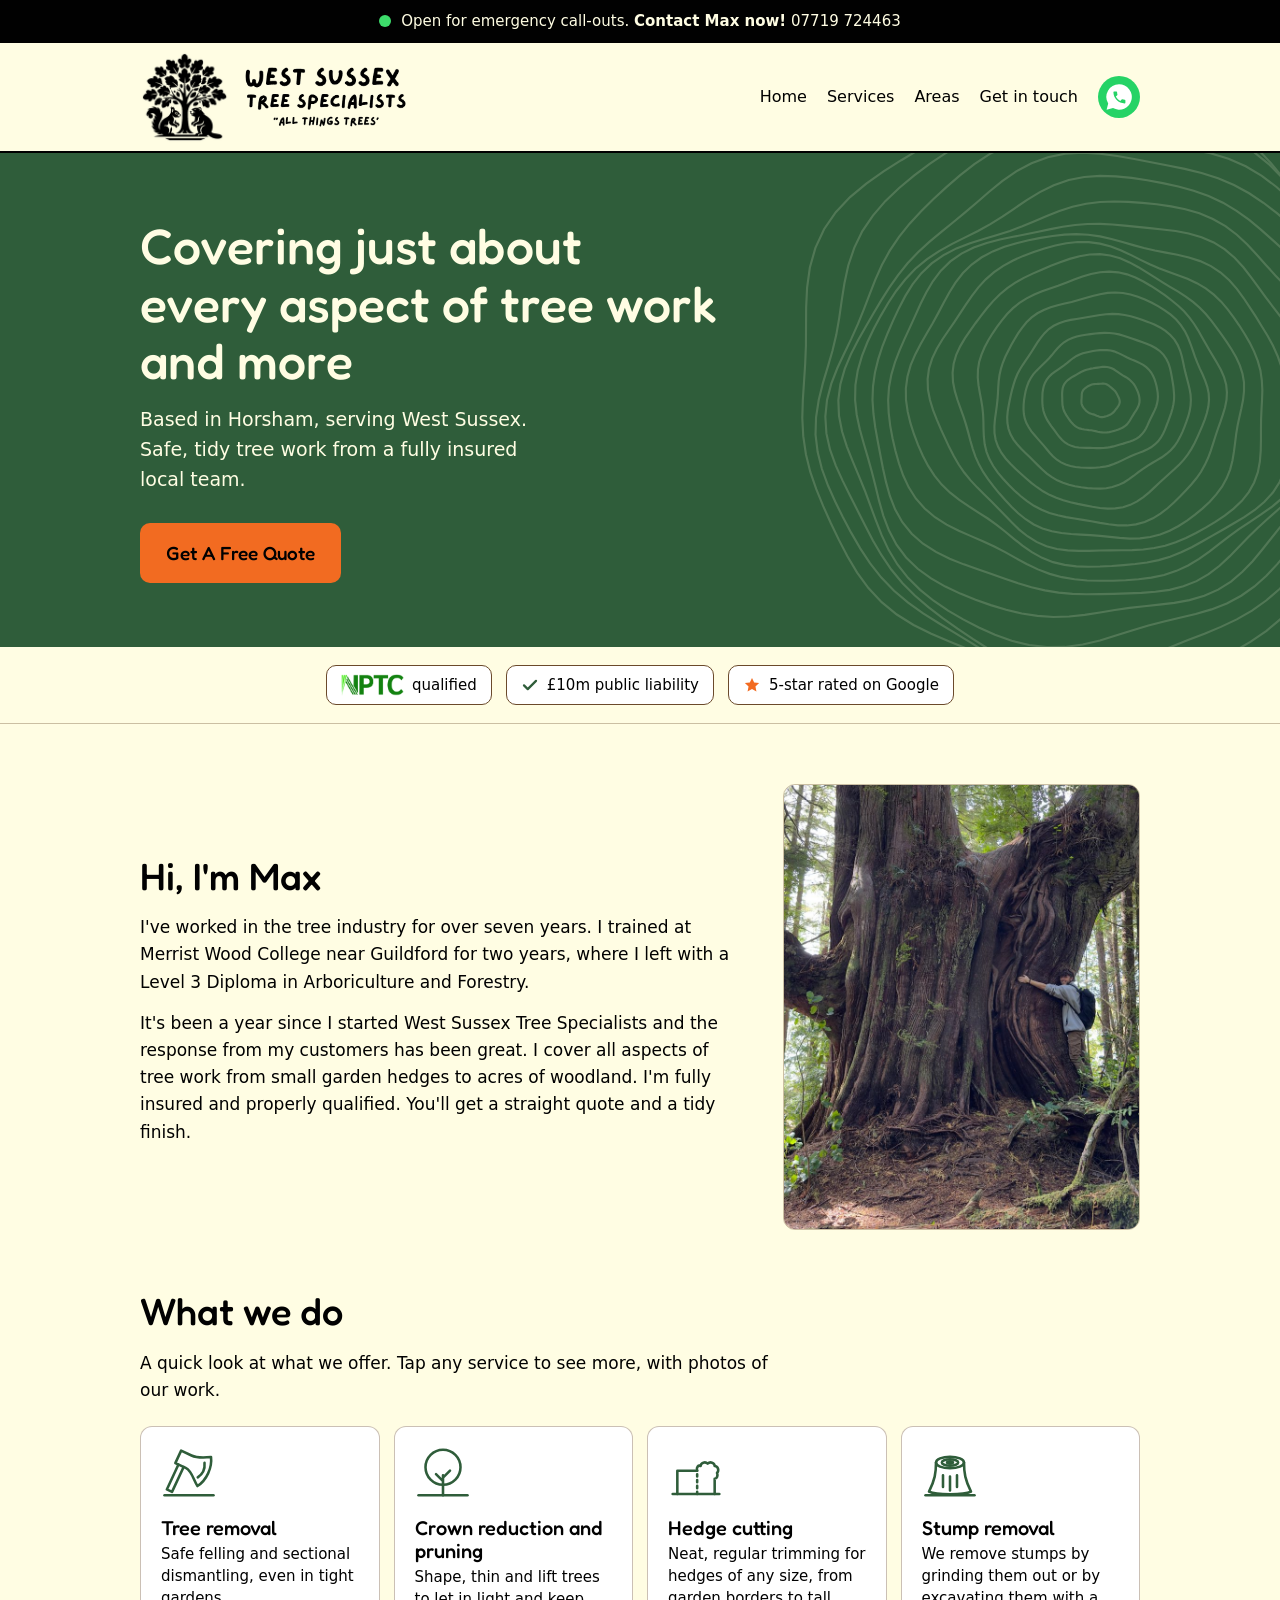
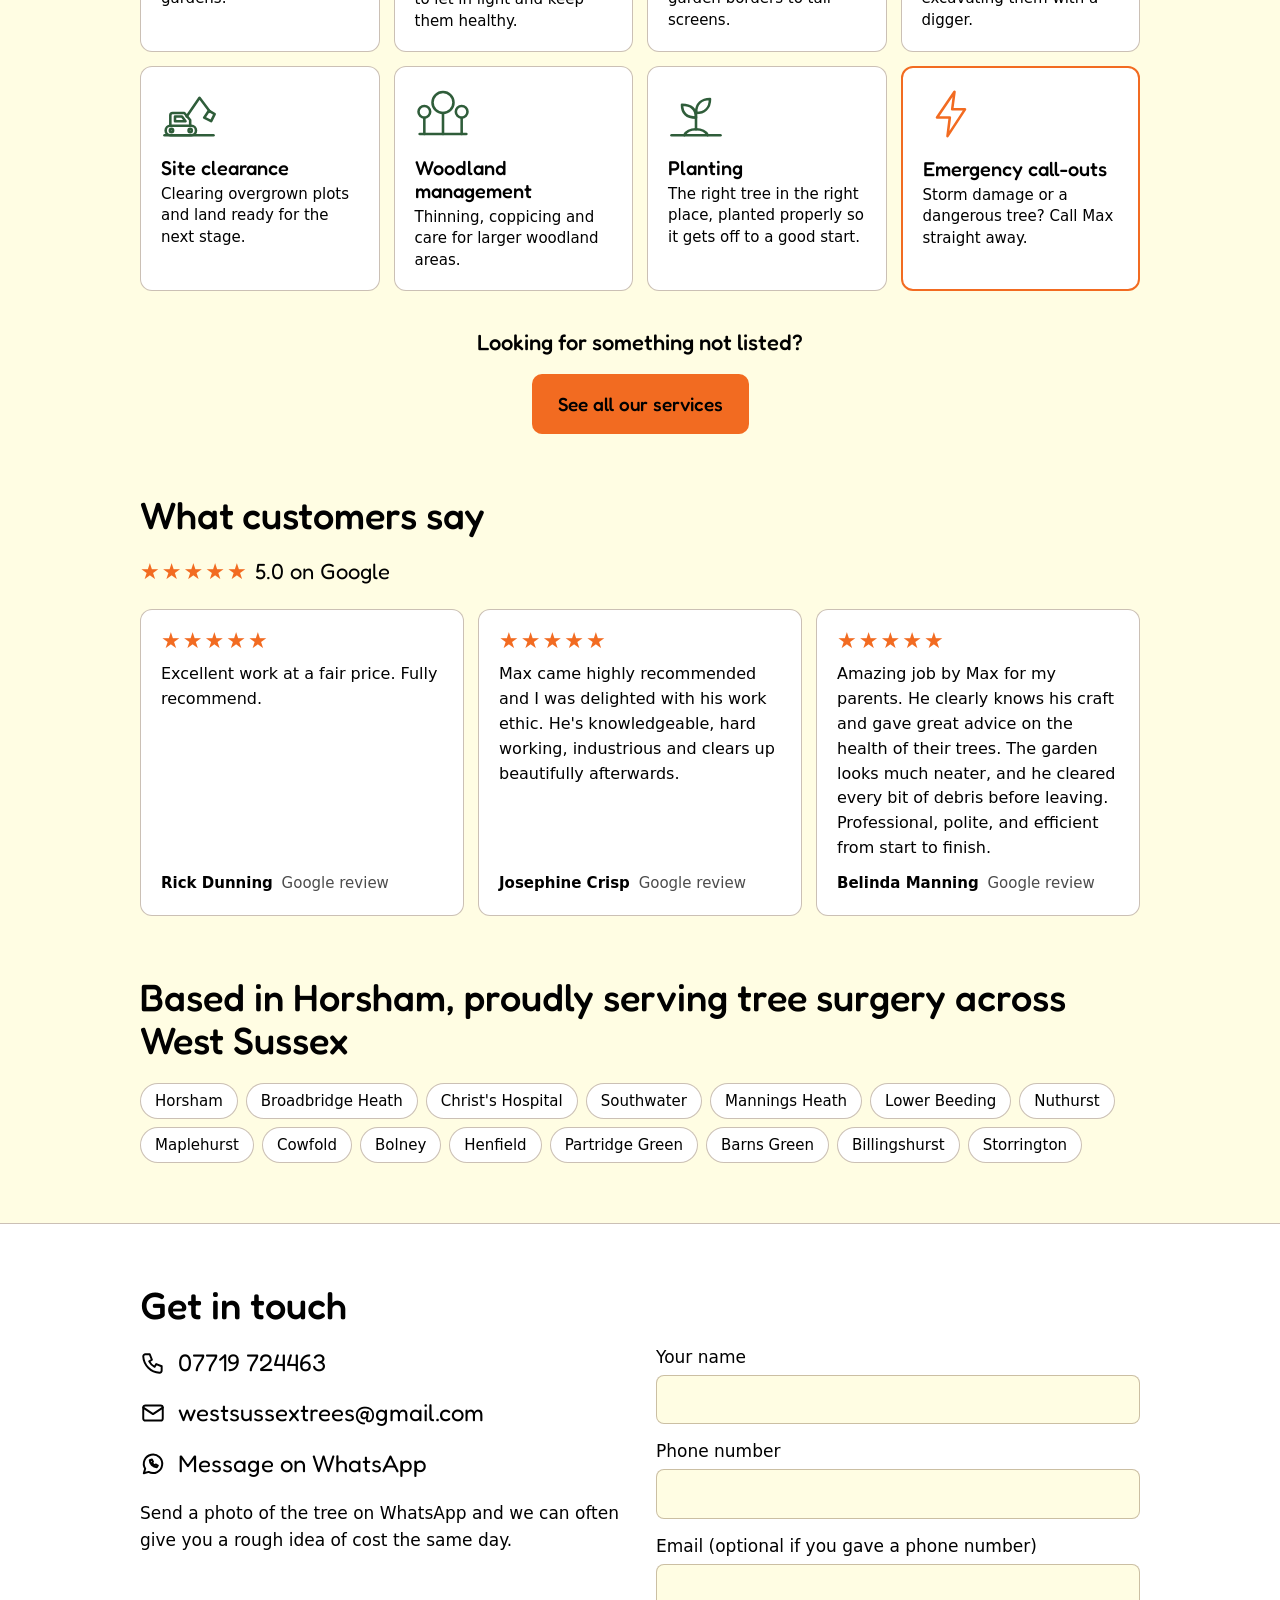
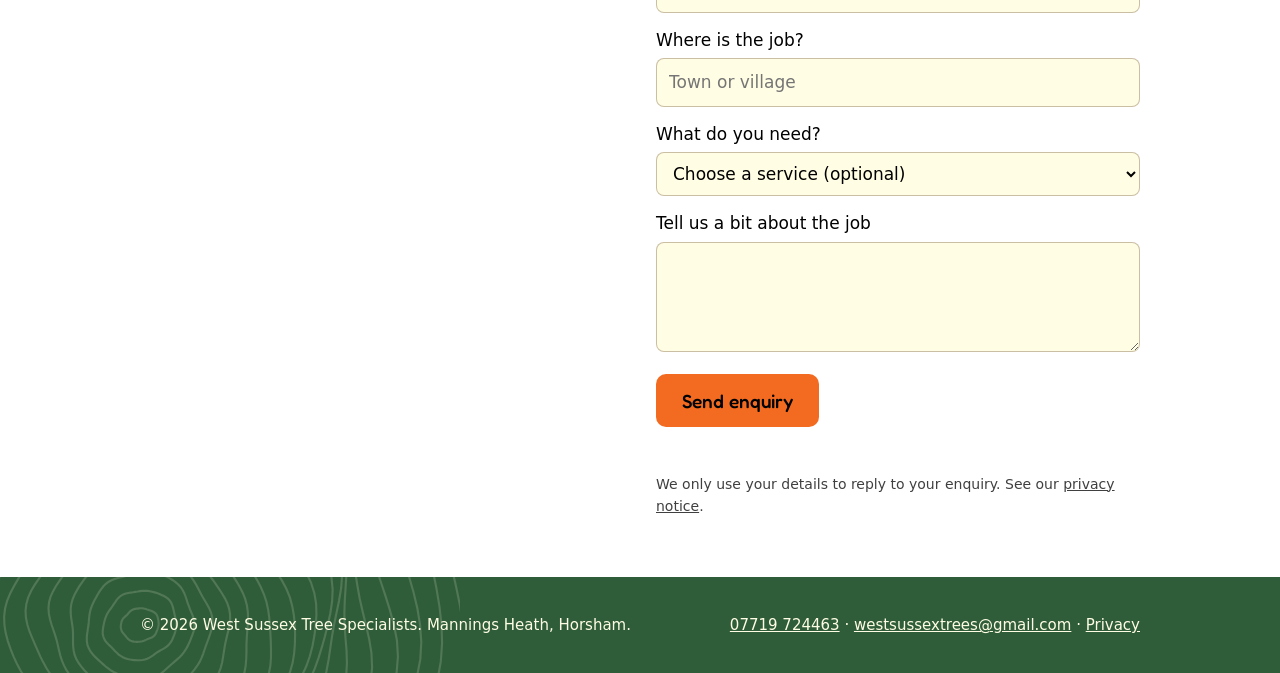
==== commit df7c0a35: "Add files via upload" ====
--- a/index.html
+++ b/index.html
@@ -2,13 +2,18 @@
 <html lang="en-GB">
 <head>
 <meta charset="utf-8">
+<meta name="theme-color" content="#2F5D3A">
 <meta name="viewport" content="width=device-width, initial-scale=1, viewport-fit=cover">
 <title>West Sussex Tree Specialists | Tree surgeons in Horsham and West Sussex</title>
 <meta name="description" content="Professional tree surgeons based in Horsham, serving West Sussex. Tree removal, crown reduction, hedge cutting, stump grinding and emergency call-outs. NPTC qualified and fully insured.">
+<link rel="icon" href="favicon.ico" sizes="48x48">
+<link rel="icon" href="favicon-32.png" type="image/png" sizes="32x32">
+<link rel="apple-touch-icon" href="apple-touch-icon.png">
 <link rel="preconnect" href="https://fonts.googleapis.com">
 <link rel="preconnect" href="https://fonts.gstatic.com" crossorigin>
 <link href="https://fonts.googleapis.com/css2?family=Fredoka:wght@400;500;600&display=swap" rel="stylesheet">
 <link rel="stylesheet" href="style.css">
+<script type="application/ld+json">{"@context": "https://schema.org", "@type": "LocalBusiness", "name": "West Sussex Tree Specialists", "description": "Tree surgeons based in Mannings Heath near Horsham, covering West Sussex. NPTC qualified and fully insured.", "telephone": "+447719724463", "email": "westsussextrees@gmail.com", "address": {"@type": "PostalAddress", "addressLocality": "Mannings Heath", "addressRegion": "West Sussex", "addressCountry": "GB"}, "areaServed": [{"@type": "Place", "name": "Horsham, West Sussex"}, {"@type": "Place", "name": "Broadbridge Heath, West Sussex"}, {"@type": "Place", "name": "Christ's Hospital, West Sussex"}, {"@type": "Place", "name": "Southwater, West Sussex"}, {"@type": "Place", "name": "Mannings Heath, West Sussex"}, {"@type": "Place", "name": "Lower Beeding, West Sussex"}, {"@type": "Place", "name": "Nuthurst, West Sussex"}, {"@type": "Place", "name": "Maplehurst, West Sussex"}, {"@type": "Place", "name": "Cowfold, West Sussex"}, {"@type": "Place", "name": "Bolney, West Sussex"}, {"@type": "Place", "name": "Henfield, West Sussex"}, {"@type": "Place", "name": "Partridge Green, West Sussex"}, {"@type": "Place", "name": "Barns Green, West Sussex"}, {"@type": "Place", "name": "Billingshurst, West Sussex"}, {"@type": "Place", "name": "Storrington, West Sussex"}], "knowsAbout": ["Tree surgery", "Tree removal", "Crown reduction", "Hedge cutting", "Stump removal", "Woodland management", "Ash dieback", "Tree planting"], "hasOfferCatalog": {"@type": "OfferCatalog", "name": "Tree services", "itemListElement": [{"@type": "Offer", "itemOffered": {"@type": "Service", "name": "Tree removal"}}, {"@type": "Offer", "itemOffered": {"@type": "Service", "name": "Crown reduction and pruning"}}, {"@type": "Offer", "itemOffered": {"@type": "Service", "name": "Hedge cutting"}}, {"@type": "Offer", "itemOffered": {"@type": "Service", "name": "Stump removal"}}, {"@type": "Offer", "itemOffered": {"@type": "Service", "name": "Site clearance"}}, {"@type": "Offer", "itemOffered": {"@type": "Service", "name": "Woodland management"}}, {"@type": "Offer", "itemOffered": {"@type": "Service", "name": "Ash dieback management"}}, {"@type": "Offer", "itemOffered": {"@type": "Service", "name": "Tree and hedge planting"}}, {"@type": "Offer", "itemOffered": {"@type": "Service", "name": "Emergency tree call-outs"}}]}}</script>
 </head>
 <body>
 <div class="alert"><a href="tel:07719724463"><i class="dot" aria-hidden="true"></i><span class="t"><span class="l1">Open for emergency call-outs</span> <span class="l2">Contact Max now!</span> <span class="num">07719 724463</span></span></a></div>
@@ -33,8 +38,7 @@
     <h1>Covering just about every aspect of tree work and more</h1>
     <p>Based in Horsham, serving West Sussex. Safe, tidy tree work from a fully insured local team.</p>
     <div class="btns">
-      <a class="btn call" href="tel:07719724463">Call Max on 07719 724463</a>
-      <a class="btn quote" href="#contact">Get a free quote</a>
+      <a class="btn call" href="#contact">Get A Free Quote</a>
     </div>
   </div>
 </div>
@@ -53,9 +57,8 @@
   <div class="wrap ab">
     <div class="abtxt">
     <h2>Hi, I'm Max</h2>
-    <p>I've worked in the tree industry for over seven years. I trained at Merrist Wood College near Guildford, where I earned my Level 3 in Arboriculture &amp; Forestry, then set up West Sussex Tree Specialists in 2025.</p>
-    <p>We're a young, locally-run business with plenty of hands-on experience, fully insured and properly qualified. Whether it's one garden tree or a woodland that needs managing, you'll get a straight quote and a tidy finish.</p>
-    <p class="tag">All things trees.</p>
+    <p>I've worked in the tree industry for over seven years. I trained at Merrist Wood College near Guildford for two years, where I left with a Level 3 Diploma in Arboriculture and Forestry.</p>
+    <p>It's been a year since I started West Sussex Tree Specialists and the response from my customers has been great. I cover all aspects of tree work from small garden hedges to acres of woodland. I'm fully insured and properly qualified. You'll get a straight quote and a tidy finish.</p>
     </div>
     <div class="abpics"><figure class="abpic"><img src="max-tree.jpg" alt="Max smiling as he hugs the huge trunk of an ancient tree in a forest" width="760" height="950" loading="lazy"></figure></div>
   </div>
@@ -114,7 +117,7 @@
         <p>Send a photo of the tree on WhatsApp and we can often give you a rough idea of cost the same day.</p>
       </div>
       <form id="enquiry" action="https://api.web3forms.com/submit" method="POST" novalidate>
-        <input type="hidden" name="access_key" value="YOUR_ACCESS_KEY_HERE">
+        <input type="hidden" name="access_key" value="27cc7ba6-4bc8-44e3-87b8-145cb0f3b67f">
         <input type="hidden" name="subject" value="New website enquiry - West Sussex Tree Specialists">
         <input type="hidden" name="from_name" value="West Sussex Tree Specialists website">
         <input type="checkbox" name="botcheck" class="hp" tabindex="-1" autocomplete="off" aria-hidden="true">
